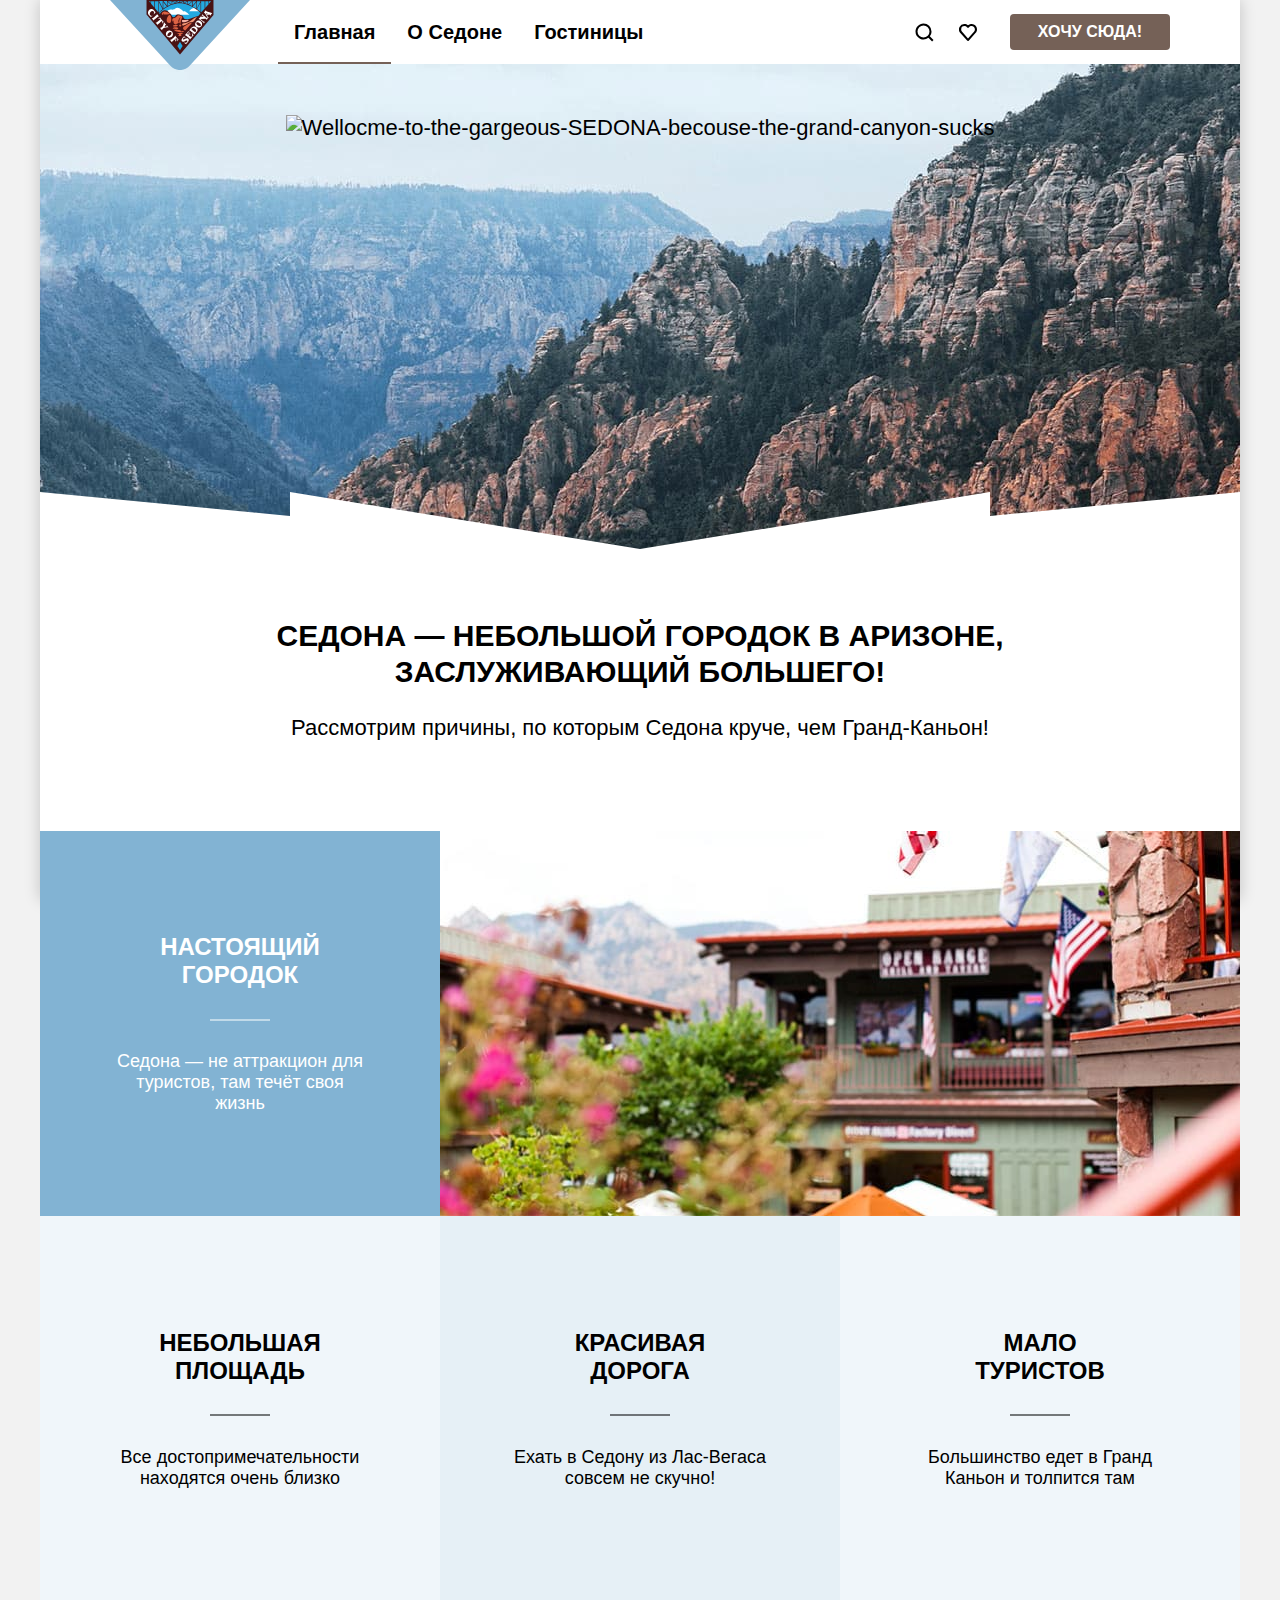
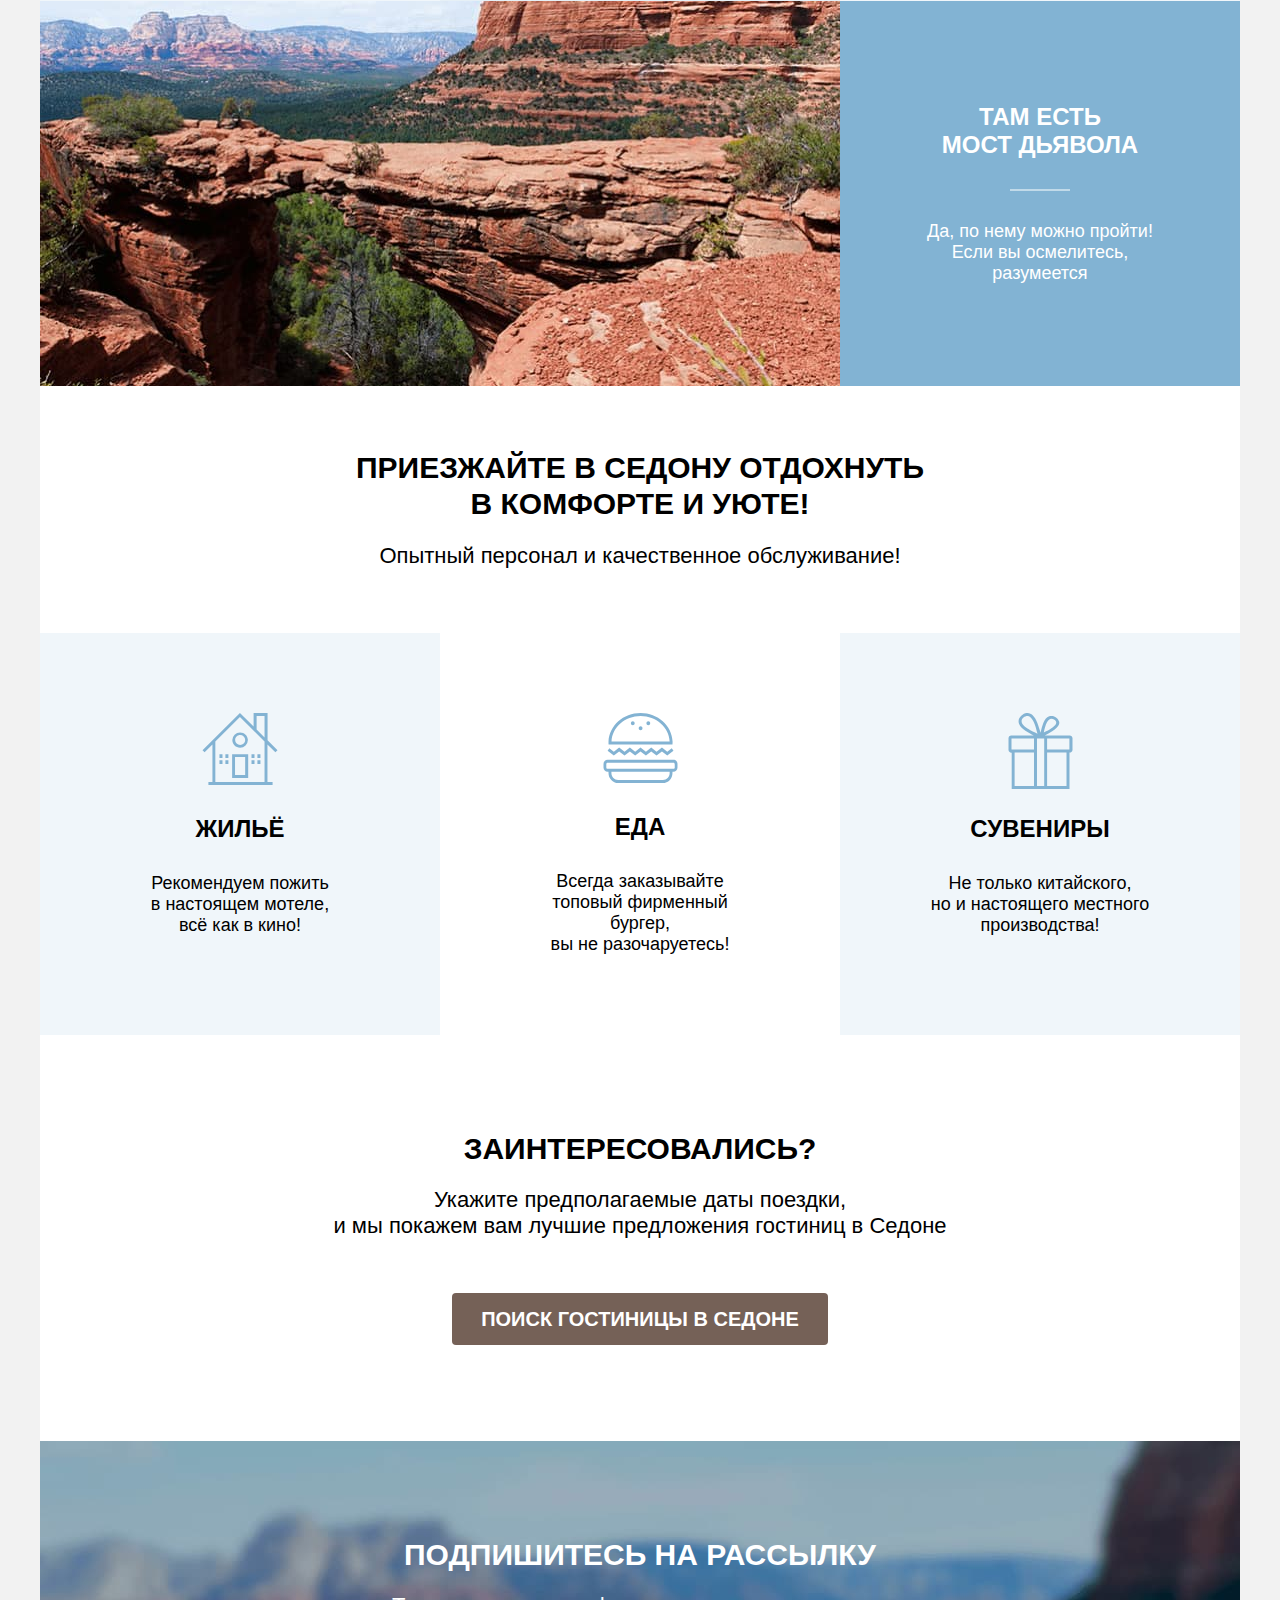
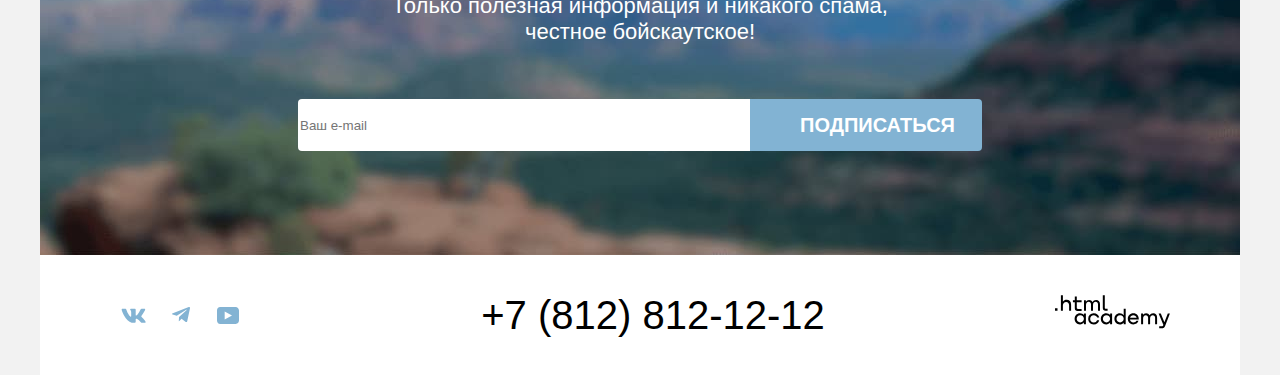
==== index.html @ 26e15749 "Добавлено изменение элементом при взаимодействии" ====
<!DOCTYPE html>
<html lang="ru">

  <head>
    <meta charset="utf-8">
    <meta name="viewport" content="width=device-width, initial-scale=1" />
    <title>HTML Academy: Седона</title>
    <link rel="stylesheet" href="styles/style.css">
  </head>

  <body>
    <div class="page-container">
      <header class="main-header">
        <a class="navigation-logo" href="index.html">
          <img class="page-header-logo" src="images/logo.svg" width="140" height="70" alt="логотип Sedona"
            aria-current="page">
        </a>
        <nav class="header-navigation">

          <ul class="header-navigation-list">
            <li class="header-navigation-item">
              <a class="header-navigation-link navigation-link-active" href="#">Главная</a>
            </li>
            <li class="header-navigation-item">
              <a class="header-navigation-link" href="#">О Седоне</a>
            </li>
            <li class="header-navigation-item">
              <a class="header-navigation-link" href="catalog.html">Гостиницы</a>
            </li>
          </ul>

          <ul class="navigation-user-menu">

            <li class="navigation-user-item navigation-search">
              <a class="navigation-user-link nav-link-icon-search" href="#">
                <span class="visually-hidden">Поиск.</span>
              </a>
            </li>

            <li class="navigation-user-item navigation-favorites">
              <a class="navigation-user-link nav-link-icon-favorites" href="#">
                <span class="visually-hidden">Избранное.</span>
              </a>
            </li>

            <li class="navigation-user-item navigation-registration">
              <input class="button navigation-user-registration" type="button" value="Хочу сюда!">
            </li>
          </ul>

        </nav>
      </header>

      <main class="main-index main-container">
        <div class="welcome-image-background">
          <h1 class="visually-hidden">Город Седона.</h1>
          <img class="main-wellcome-to-sedona-img" src="images/welcome-main.svg" width="458" height="352"
            alt="Wellocme-to-the-gargeous-SEDONA-becouse-the-grand-canyon-sucks">
        </div>


        <section class="main-advantages">
          <h2 class="visually-hidden">Преимущества.</h2>
          <span class="main-title title-uppercase">Седона — небольшой городок в Аризоне,<br>заслуживающий
            большего!</span>
          <p class="main-text main-text-transform">Рассмотрим причины, по которым Седона круче, чем Гранд-Каньон!</p>

          <ul class="advantages-list">
            <li class="advantages-item advantages-item-big">
              <div class="advantages-item-text-container">
                <span class="advantages-item-title pseudo-elements-light">Настоящий<br>городок</span>
                <p class="advantages-item-text"> Седона — не аттракцион для<br>туристов, там течёт своя<br>жизнь</p>
              </div>
              <img class="advantages-item-img" src="images/town.jpg" width='800' height='385' alt="вид на отель">
            </li>
            <li class="advantages-item">
              <div class="advantages-item-text-container">
                <span class="advantages-item-title pseudo-elements-dark">Небольшая<br>площадь</span>
                <p class="advantages-item-text">Все достопримечательности<br>находятся очень близко</p>
              </div>
            </li>
            <li class="advantages-item">
              <div class="advantages-item-text-container">
                <span class="advantages-item-title pseudo-elements-dark">Красивая<br>дорога</span>
                <p class="advantages-item-text">Ехать в Седону из Лас-Вегаса<br>совсем не скучно!</p>
              </div>
            </li>
            <li class="advantages-item">
              <div class="advantages-item-text-container">
                <span class="advantages-item-title pseudo-elements-dark">Мало<br>туристов</span>
                <p class="advantages-item-text">Большинство едет в Гранд<br>Каньон и толпится там</p>
              </div>
            </li>
            <li class="advantages-item advantages-item-big">
              <img class="advantages-item-img" src="images/devil's-bridge.jpg" width='800' height='385'
                alt="вид на каньон">
              <div class="advantages-item-text-container pseudo-elements-relative-dark">
                <span class="advantages-item-title pseudo-elements-light">Там есть<br>мост дьявола</span>
                <p class="advantages-item-text">Да, по нему можно пройти!<br>Если вы осмелитесь,<br>разумеется</p>
              </div>
            </li>
          </ul>
        </section>

        <section class="infrastructure">
          <h2 class="visually-hidden">Инфраструктура.</h2>
          <span class="main-title infrastructure-title">Приезжайте в Седону отдохнуть<br>в комфорте и уюте!</span>
          <p class="main-text infrastructure-text">Опытный персонал и качественное обслуживание!</p>
          <ul class="main-infrastructure-list">
            <li class="main-infrastructure-item infrastructure-item-color">
              <img class="main-infrastructure-img" src="images/advantages/advantage-housing.svg" width="76" height="72"
                alt="домик.">
              <span class="main-infrastructure-title">ЖИЛЬЁ</span>
              <p class="main-infrastructure-text">Рекомендуем пожить<br> в настоящем мотеле, <br> всё как в кино!</p>
            </li>
            <li class="main-infrastructure-item infrastructure-item-color">
              <img class="main-infrastructure-img" src="images/advantages/advantage-food.svg" width="75" height="70"
                alt="Гамбургер.">
              <span class="main-infrastructure-title">ЕДА</span>
              <p class="main-infrastructure-text">Всегда заказывайте<br>топовый фирменный бургер,<br> вы не
                разочаруетесь!</p>
            </li>
            <li class="main-infrastructure-item infrastructure-item-color">
              <img class="main-infrastructure-img infrastructure-img-surprise"
                src="images/advantages/advantage-surprise.svg" width="65" height="76" alt="Подарочная коробка.">
              <span class="main-infrastructure-title">СУВЕНИРЫ</span>
              <p class="main-infrastructure-text">Не только китайского,<br> но и настоящего местного производства!</p>
            </li>
          </ul>
        </section>

        <section class="main-hotel-search">
          <h2 class="visually-hidden">Найти гостинницу.</h2>
          <span class="main-title search-hotel-title">ЗАИНТЕРЕСОВАЛИСЬ?</span>
          <p class="main-text search-hotel-text">Укажите предполагаемые даты поездки,<br>и мы покажем вам лучшие
            предложения гостиниц в Седоне</p>
          <button class="button search-hotel">ПОИСК ГОСТИНИЦЫ В СЕДОНЕ</button>
        </section>

        <section class="main-newsletter">
          <h2 class="main-title newsletter-title">ПОДПИШИТЕСЬ НА РАССЫЛКУ</h2>
          <p class="main-text newsletter-text">Только полезная информация и никакого спама,<br>честное бойскаутское!</p>
          <form class="newsletter-form newsletter-form-inner" action="https://echo.htmlacademy.ru" method="get">
            <input class="newsletter-input" type="text" placeholder="Ваш e-mail">
            <input class="newsletter-submit" type="submit" value="ПОДПИСАТЬСЯ">
          </form>
        </section>

      </main>

      <footer class="main-footer">
        <ul class="social-media-list">
          <li class="social-media-item">
            <span class="visually-hidden">вконтакте.</span>
            <a class="social-media-link media-vk" href="https://vk.com/htmlacademy">
              <svg class="social-media-svg" focusable="false" aria-hidden="true" xmlns="http://www.w3.org/2000/svg" width="25" height="15" fill="none" viewBox="0 0 25 15">
                <path fill="#83B3D3" fill-rule="evenodd" d="M24.12 1.8c.16-.54 0-.94-.8-.94H20.7c-.67 0-.98.34-1.15.73 0 0-1.33 3.2-3.22 5.27-.61.6-.9.8-1.23.8-.16 0-.41-.2-.41-.75v-5.1c0-.66-.19-.95-.74-.95H9.82c-.42 0-.67.3-.67.59 0 .62.95.76 1.04 2.51v3.8c0 .83-.15.98-.48.98-.9 0-3.06-3.2-4.34-6.88-.25-.72-.5-1-1.18-1H1.57c-.75 0-.9.34-.9.73 0 .68.89 4.07 4.14 8.55 2.17 3.06 5.23 4.72 8 4.72 1.68 0 1.88-.37 1.88-1v-2.32c0-.74.16-.88.7-.88.38 0 1.05.19 2.6 1.66 1.79 1.75 2.08 2.54 3.08 2.54h2.63c.75 0 1.12-.37.9-1.1-.23-.72-1.08-1.77-2.2-3.02-.62-.71-1.54-1.48-1.82-1.86-.39-.5-.28-.71 0-1.15 0 0 3.2-4.42 3.54-5.93Z" clip-rule="evenodd"/>
              </svg>
            </a>
          </li>
          <li class="social-media-item">
            <span class="visually-hidden">телеграм.</span>
            <a class="social-media-link media-telegram" href="https://t.me/htmlacademy ">
              <svg class="social-media-svg" focusable="false" aria-hidden="true" xmlns="http://www.w3.org/2000/svg" width="18" height="16" fill="none" viewBox="0 0 18 16">
                <path fill="#83B3D3" d="M16.79.1.84 6.25c-1.09.43-1.08 1.04-.2 1.31l4.1 1.28 9.47-5.98c.44-.27.85-.12.52.18L7.05 9.96l-.28 4.22c.41 0 .6-.19.83-.41l1.99-1.93 4.13 3.05c.77.42 1.31.2 1.5-.7l2.72-12.8c.28-1.12-.43-1.62-1.16-1.3Z"/>
              </svg>
            </a>
          </li>
          <li class="social-media-item">
            <span class="visually-hidden">youtube.</span>
            <a class="social-media-link media-youtube" href="https://www.youtube.com/user/htmlacademyru">
              <svg class="social-media-svg" focusable="false" aria-hidden="true" xmlns="http://www.w3.org/2000/svg" width="22" height="17" fill="none" viewBox="0 0 22 17">
                <path fill="#83B3D3" d="M18.6 0H3.18C1.31 0 0 1.6 0 3.4v10.1C0 15.4 1.31 17 3.17 17h15.66c1.64 0 3.17-1.6 3.17-3.4V3.4C21.78 1.6 20.47 0 18.6 0ZM7.67 12.54V4.46L15 8.5l-7.33 4.04Z"/>
              </svg>
            </a>
          </li>
        </ul>
        <a class="footer-contact-tel" href="tel:+78128121212">+7 (812) 812-12-12</a>
        <a class="footer-contact-link" href="https://htmlacademy.ru/">
          <svg class="footer-contact-link-svg" focusable="false" aria-hidden="true" xmlns="http://www.w3.org/2000/svg" width="115" height="34" fill="none" viewBox="0 0 115 34">
            <path fill="#000" d="M0 13.26v2.6h2.5v-2.6H0ZM11.6 4.86c-1.6 0-2.8.7-3.6 1.7h-.1V.36h-2v15.5h2v-5.3c0-2.1 1.3-3.6 3.3-3.6 1.8 0 2.9 1.4 2.9 3.2v5.7h2v-6.1c.1-3-1.8-4.9-4.5-4.9ZM26.6 5.16h-4.8v-3.7h-2v3.8h-1.9v2h1.9v6c0 1.7 1 2.7 2.7 2.7h4.1v-2h-3.7c-.7 0-1.1-.4-1.1-1.1v-5.7h4.8v-2ZM41.1 4.96c-1.6 0-2.9.8-3.5 2.1h-.1c-.6-1.2-1.8-2.1-3.4-2.1-1.4 0-2.5.8-3.1 1.8h-.1v-1.6H29v10.6h2v-5.4c0-2 1-3.5 2.6-3.5 1.5 0 2.4 1 2.4 2.6v6.3h2v-5.6c0-2.4 1.4-3.3 2.6-3.3 1.5 0 2.4 1 2.4 2.6v6.3h2v-6.5c.1-2.5-1.4-4.3-3.9-4.3ZM47.8 13.06c0 1.7 1 2.7 2.8 2.7h2v-2h-1.7c-.7 0-1.1-.4-1.1-1.1V.36h-2v12.7ZM28.9 20.06c-.9-1.1-2.2-1.8-3.9-1.8-3.1 0-5.4 2.3-5.4 5.6s2.3 5.6 5.4 5.6c1.8 0 3-.8 3.8-1.9h.1v1.6h2v-10.6h-2v1.5Zm-3.6 7.4c-2.2 0-3.6-1.6-3.6-3.6s1.4-3.6 3.6-3.6 3.6 1.6 3.6 3.6c0 1.9-1.4 3.6-3.6 3.6ZM44.2 22.36c-.5-2.4-2.6-4.1-5.4-4.1a5.4 5.4 0 0 0-5.6 5.6c0 3.1 2.2 5.6 5.6 5.6 2.8 0 4.9-1.8 5.4-4.2h-2.1a3.4 3.4 0 0 1-3.3 2.3c-2.2 0-3.6-1.6-3.6-3.6s1.4-3.6 3.6-3.6c1.6 0 2.8 1 3.3 2.2h2.1v-.2ZM55.1 20.06c-.9-1.1-2.2-1.8-3.9-1.8-3.1 0-5.4 2.3-5.4 5.6s2.3 5.6 5.4 5.6c1.8 0 3-.8 3.8-1.9h.1v1.6h2v-10.6h-2v1.5Zm-3.6 7.4c-2.2 0-3.6-1.6-3.6-3.6s1.4-3.6 3.6-3.6 3.6 1.6 3.6 3.6c0 1.9-1.5 3.6-3.6 3.6ZM68.7 20.16c-.9-1.1-2.2-1.9-3.9-1.9-3.1 0-5.4 2.3-5.4 5.6s2.2 5.6 5.4 5.6c1.7 0 3-.8 3.8-1.8h.1v1.5h2v-15.4h-2v6.4Zm-3.6 7.3c-2.2 0-3.6-1.6-3.6-3.6s1.4-3.6 3.6-3.6 3.6 1.6 3.6 3.6c-.1 2-1.5 3.6-3.6 3.6ZM78.3 18.26c-3.3 0-5.5 2.5-5.5 5.6 0 3 2.1 5.6 5.5 5.6 2.5 0 4.5-1.3 5.2-3.6h-2.1c-.5 1-1.6 1.6-3 1.6-1.9 0-3.3-1.3-3.4-2.9h8.8c.2-3.6-2-6.3-5.5-6.3Zm0 1.9c1.7 0 3 1 3.3 2.6h-6.5c.3-1.5 1.5-2.6 3.2-2.6ZM98.2 18.26c-1.6 0-2.9.8-3.6 2h-.1c-.6-1.2-1.8-2-3.4-2-1.4 0-2.5.7-3.1 1.8v-1.5h-1.9v10.6h2v-5.4c0-2 1-3.4 2.6-3.5 1.5 0 2.4 1 2.4 2.6v6.3h2v-5.6c0-2.4 1.4-3.3 2.6-3.3 1.5 0 2.4 1 2.4 2.6v6.3h2v-6.5c.1-2.6-1.4-4.4-3.9-4.4ZM109.4 27.36l-3.6-8.9h-2.2l4.8 11.6c-.3.9-.7 1.2-1.7 1.2h-2.5v2h2.5c1.8 0 2.8-.8 3.5-2.6l4.7-12.2h-2.1l-3.4 8.9Z"/>
          </svg>
        </a>
      </footer>
    </div>
  </body>

</html>
---- styles/style.css ----
@font-face {
  font-family: "PT Sans";
  src: url("../fonts/ptsans-400.woff2");
  font-style: normal;
  font-weight: 400;
  font-display: swap;
}

@font-face {
  font-family: "PT Sans";
  src: url("../fonts/ptsans-700.woff2");
  font-style: normal;
  font-weight: 700;
  font-display: swap;
}

html {
  height: 100%;
}

body {
  font-family: 'PT Sans', sans-serif;
  font-size: 22px;
  min-height: 100vh;
  line-height: 26px;
  color: #000000;
  font-weight: 400;
  margin: 0;
  background-color: #F2F2F2;
  height: 100%;
  display: flex;
  flex-direction: column;
}

.page-container {
  width: 1200px;
  margin: 0 auto;
  display: flex;
  flex-direction: column;
  min-height: 100%;
  background-color: #ffffff;
  box-shadow:0 0 15px #00000033;
}

.main-container {
  flex-grow: 1;
}

.catalog-container {
  flex-grow: 1;
}

.button {
  font-family: "PT Sans", sans-serif;
  text-align: center;
  background-color: #756157;
  text-transform: uppercase;
  color: #ffffff;
}

.main-header {
  background: #ffffff;
  color: #000000;
  display: flex;
  flex-direction: row;
  min-height: 64px;
}

.header-navigation {
  display: flex;
  justify-content: space-between;
  flex-grow: 1;
  gap: 30px;
}

.navigation-logo {
  margin-right: 28px;
  margin-left: 70px;
}

.page-header-logo {
  position: relative;
}

.navigation-user-menu {
  display: flex;
  align-items: center;
  flex-wrap: wrap;
}

.navigation-user-link {
  min-width: 44px;
  padding: 22px;
}

.nav-link-icon-search {
  background-image: url(/images/Search.svg);
  background-repeat: no-repeat;
  background-position: center;
}

.nav-link-icon-favorites {
  background-image: url(/images/favorites.svg);
  background-repeat: no-repeat;
  background-position: center;
}

.header-navigation-list {
  display: flex;
  align-items: center;
  flex-wrap: wrap;
  flex-grow: 1;
}

.header-navigation-link {
  display: block;
  padding: 20px 16px;
  font-weight: 700;
}

.navigation-link-active {
  box-shadow: inset 0 -2px 0 0 #756157;
}

.navigation-user-svg {
  margin: auto 0;
}

.navigation-favorites {
  margin-right: 20px;
}

.navigation-registration {
  margin-right: 70px;
}

.navigation-user-registration {
  box-sizing: border-box;
  border-radius: 4px;
  min-width: 160px;
  height: 36px;
  border: 0;
}

.main-wellcome-to-sedona-img {
  margin-top: 51px;
}

.main-advantages {
  background-color: #ffffff;
  padding-top: 69px;
}

.main-header a {
  color: #000000;
  text-transform: capitalize;
  text-decoration: none;
  font-size: 20px;
  line-height: 24px;
}

.navigation-user-registration {
  font-weight: 700;
  font-size: 16px;
  line-height: 20px;
}

.main-index {
  text-align: center;
}

.main-title {
  font-weight: 700;
  font-size: 30px;
  line-height: 36px;
  margin-bottom: 25px;
}

.title-uppercase {
  text-transform: uppercase;
  display: block;
  margin-bottom: 25px;
}

.main-text {
  font-size: 22px;
  line-height: 26px;
}

.main-text-transform {
  margin: 0;
  margin-bottom: 90px;
}

.advantages-list {
  display: grid;
  grid-template-columns: repeat(3,1fr);
}

.advantages-item {
  min-height: 385px;
  flex-grow: 1;
  position: relative;
}

.advantages-item-big {
  grid-column: 1/4;
  display: flex;
  background-color: #82B3D3;
  color: #ffffff;
}

.advantages-item-text-container {
  display: flex;
  flex-wrap: wrap;
  flex-direction: column;
  justify-content: center;
  align-content: center;
  width: 400px;
  min-height: 385px;
  box-sizing: border-box;
}

.advantages-item-title {
  font-weight: 700;
  font-size: 24px;
  line-height: 28px;
  margin-bottom: 62px;
  text-transform: uppercase;
}

.pseudo-elements-light::after {
  content: '';
  border: 1px solid #FFFFFF4D;
  background-color: #FFFFFF4D;
  box-sizing: border-box;
  position: absolute;
  left: 170px;
  top: 188px;
  width: 60px;
  height: 2px;
}

.pseudo-elements-relative-dark {
  position: relative;
}

.pseudo-elements-dark::after {
  content: '';
  border: 1px solid #0000004D;
  background-color: #0000004D;
  box-sizing: border-box;
  position: absolute;
  left: 170px;
  top: 198px;
  width: 60px;
  height: 2px;
}

.advantages-item:first-child,
.advantages-item:last-child {
  background-color: #82B3D3;
  color: #ffffff;
}

.advantages-item:nth-child(2),
.advantages-item:nth-child(4) {
  background-color: #83B3D31F;
}

.advantages-item:nth-child(3) {
  background-color: #83B3D333;
}

.advantages-item-text {
  font-size: 18px;
  line-height: 21px;
  margin: 0;
}

.infrastructure {
  background-color: #ffffff;
  padding-top: 64px;
}

.main-infrastructure-list {
  display: flex;
  flex-wrap: wrap;
}

.main-infrastructure-item {
  padding: 80px 85px;
  display: flex;
  flex-direction: column;
  align-items: center;
  min-height: 385px;
  width: 400px;
  box-sizing: border-box;
  flex-grow: 1;
}

.infrastructure-item-color:nth-child(2n+1) {
  background-color: #83B3D31F;
}

.main-infrastructure-img {
  margin-bottom: 30px;
}

.infrastructure-img-surprise {
  margin-bottom: 26px;
}

.main-infrastructure-title {
  font-weight: 700;
  font-size: 24px;
  line-height: 28px;
  margin-bottom: 30px;
}

.infrastructure-title {
  text-transform: uppercase;
  margin-bottom: 21px;
  display: block;
}

.infrastructure-text {
  margin-top: 0;
  margin-bottom: 64px;
}

.main-infrastructure-text {
  font-size: 18px;
  line-height: 21px;
  margin: 0;
}

.main-infrastructure-list:nth-child(1),
.main-infrastructure-list:nth-child(3) {
  background-color: #83B3D31F;
}

.main-hotel-search {
  background-color: #ffffff;
  padding: 96px 0;
}

.search-hotel {
  font-weight: 700;
  font-size: 20px;
  line-height: 36px;
  border-radius: 4px;
  border: 0;
  width: 376px;
  height: 52px;
}

.search-hotel-title {
  margin-bottom: 20px;
  display: block;
}

.search-hotel-text {
  margin-bottom: 54px;
  margin-top: 0;
}

.newsletter-title,
.newsletter-text {
  color: #ffffff;
  width: 684px;
  margin: 0 auto;
  margin-top: 0;
}

.newsletter-title {
  margin-bottom: 20px;
}

.footer-contact-tel {
  font-size: 40px;
  line-height: 40px;
  color: #000000;
  text-decoration: none;
}

.footer-contact-tel:hover {
  color: #756157;
}

.footer-contact-tel:focus {
  color: #756157;
  outline: none;
}

.footer-contact-tel:focus:not(:focus-visible){
  outline: none;
}

.footer-contact-tel:focus-visible {
  color: #756157;
}

.footer-contact-tel:active {
  color: #7561574D;
}

.welcome-image-background {
  background-image: url('../images/substrate.svg'), url("../images/index-background.jpg");
  background-size: 100% auto, cover;
  background-repeat: no-repeat;
  background-position: left bottom, left top;
  background-color: #82B3D3;
  min-height: 485px;
}

.main-newsletter {
  background-image: url("../images/subscribe-background.jpg");
  background-size: 100% auto;
  background-repeat: no-repeat;
  padding-top: 96px;
}

.newsletter-form {
  display: flex;
  justify-content: center;
  margin-bottom: 104px;
}

.newsletter-text {
  margin-bottom: 54px;
}

.newsletter-input {
  width: 452px;
  height: 52px;
  box-sizing: border-box;
  border: 0;
  border-radius: 4px 0 0 4px;
}

.newsletter-submit {
  font-family: 'PT Sans', sans-serif;
  font-weight: 700;
  font-size: 20px;
  line-height: 36px;
  color: #ffffff;
  background-color: #82B3D3;
  border-radius: 0 4px 4px 0;
  width: 232px;
  height: 52px;
  border: 0;
  padding-left: 50px;
  padding-right: 50px;
  box-sizing: border-box;
}

.background-image-filter {
  background-image: url("../images/filter-background.jpg");
  background-size: 100% auto;
  background-repeat: no-repeat;
  color: #ffffff;
  background-color: #756157;
}

.inner-header-title {
  font-weight: 700;
  font-size: 60px;
  line-height: 78px;
}

.breadcrumbs-link {
  font-size: 16px;
  line-height: 21px;
}

.breadcrumbs-item a {
  text-decoration: none;
  color: #ffffff;
}

.control {
  font-size: 18px;
  line-height: 23px;
}

.hotels-navigationquantity {
  font-size: 30px;
  font-weight: 700;
  line-height: 36px;
}

.select-control {
  font-size: 18px;
  line-height: 21px;
  border: 2px solid #E5E5E5;
}

.select-control:hover {
  border: 2px solid #68A2CA;
}

.select-control:focus {
  border: 2px solid #68A2CA;
  outline: none;
}

.select-control:focus:not(:focus-visible){
  outline: none;
  border: 2px solid #68A2CA;
}

.select-control:focus-visible {
  border: 2px solid #68A2CA;
}

.select-control:active {
  border: 2px solid #0000004D;
  color: #0000004D;
}

.products-card-title {
  font-size: 24px;
  line-height: 28px;
  font-weight: 700;
  margin: 0;
}

.products-card-link {
  text-decoration: none;
  color: #000000;
  display: block;
  grid-column: 1/3;
}

.products-card-link-img {
  height: 212px;
  grid-column: 1/3;
}

.products-card-type-hostel {
  font-weight: 400;
  font-size: 18px;
  line-height: 21px;
  margin: 0;
}

.products-card-price {
  margin: 0;
  font-weight: 400;
  font-size: 18px;
  line-height: 21px;
  margin-left: auto;
}

.card-buttons-item {
  min-width: 140px;
  min-height: 36px;
  display: flex;
  justify-content: center;
  align-content: center;
  flex-wrap: wrap;
}

.products-card-link-buttons,
.products-card-favorites {
  color: #ffffff;
  font-weight: 700;
  font-size: 16px;
  line-height: 20px;
  padding: 0;
}

.products-card-link-buttons {
  text-decoration: none;
  background-color: #756157;
  border-radius: 4px;
}

.products-card-favorites {
  background-color: #82B3D3;
  border-radius: 4px;
  border: 0;
  font-family: 'PT Sans', sans-serif;
}

.products-card-favorites-active {
  background-color: #7DB54F;
}

.products-card-rating {
  background-color: #F2F2F2;
  border-radius: 4px;
  font-weight: 400;
  font-size: 16px;
  line-height: 20px;
}

.catalog-pagination-link {
  text-decoration: none;
  color: #ffffff;
}

.catalog-pagination-list,
.catalog-filter-list,
.catalog-products-list,
.breadcrumbs,
.header-navigation-list,
.navigation-user-menu,
.advantages-list,
.main-infrastructure-list,
.social-media-list {
  list-style-type: none;
  padding-left: 0;
  margin: 0;
}

.breadcrumbs {
  display: flex;
  margin-bottom: 40px;
}

.pagiation-link-active {
  color: #000000;
}

.main-footer {
  display: flex;
  justify-content: space-between;
  flex-wrap: wrap;
  align-content: center;
  min-height: 120px;
  padding: 0 70px;
  background-color: #ffffff;
}

.social-media-list {
  display: flex;
  align-items: center;
}

.social-media-link {
  width: 47px;
  height: 40px;
  display: flex;
  align-items: center;
  justify-content: center;
}

.social-media-link:hover path {
  fill: #68A2CA;
}

.social-media-link:focus path {
  fill: #68A2CA;
  outline: none;
}

.social-media-link:focus:not(:focus-visible) path {
  outline: none;
}

.social-media-link:focus-visible{
  fill: #68A2CA;
  outline: none;
}

.social-media-link:active path {
  fill: #68A2CA4D;
}

.footer-contact-link-svg path{
  fill: #000000;
}

.footer-contact-link-svg:hover path {
  fill: #756157;
}

.footer-contact-link-svg:focus path {
  fill: #756157;
  outline: none;
}

.footer-contact-link-svg:focus:not(:focus-visible) path {
  outline: none;
}

.footer-contact-link-svg:focus-visible {
  fill: #756157;
  outline: none;
}

.footer-contact-link-svg:active path {
  fill: #7561574D;
}

.catalog-title {
  margin: 0;
  margin-bottom: 2px;
}

.filter-container {
  width: 1060px;
  padding: 35px 70px 70px 70px;
}

.catalog-filter-title {
  font-size: 20px;
  line-height: 24px;
  font-weight: 700;
  margin-bottom: 32px;
  padding: 0;
}

.button-filter {
  font-size: 16px;
  line-height: 20px;
  font-weight: 700;
  color: #ffffff;
}

.catalog-filter-submit {
  background-color: #82B3D3;
  margin-bottom: 32px;
}

.catalog-filter-reset {
  background-color: #ffffff00;
}

.catalog-filter-form {
  display: flex;
  flex-direction: row;
}

.catalog-filter-group {
  padding: 0;
  display: flex;
  flex-direction: column;
  border: 0 none;
  margin-left: 0;
}

.filter-infrastructure {
  margin-right: 70px;
  width: 150px;
}

.filter-type-of-house {
  width: 150px;
  margin-right: 140px;
}

.filter-price {
  width: 288px;
}

.catalog-range {
  width: 160px;
  margin-right: 70px;
}

.catalog-inputs-range {
  display: flex;
}

.catalog-range-input {
  width: 143px;
  height: 48px;
  border: 0;
}

.catalog-range-price {
  margin-top: auto;
}

.range-price {
  width: 288px;
}

.price-start {
  border-radius: 4px 0 0 4px;
  margin-right: 2px;
}

.price-end {
  border-radius: 0 4px 4px 0;
}

.filter-list-button {
  justify-content: flex-end;
}

.button-filter {
  width: 191px;
  border-radius: 4px;
  height: 36px;
  padding: 0;
  border: 0;
}

.control-input {
  margin: 0;
}

.catalog-filter-item:not(:last-child) {
  margin-bottom: 16px;
}

.catalog-products-container {
  padding-left: 70px;
  padding-right: 70px;
  padding-top: 50px;
  background-color: #ffffff;
}

.catalog-header-hotels {
  display: flex;
  justify-content: space-between;
  padding-bottom: 40px;
}

.select-control {
  width: 292px;
  border-radius: 4px;
  border: 2px solid #E5E5E5;
  padding-left: 14px;
  box-sizing: border-box;
}

.select-control-cheap,
.select-control-expensive {
  padding: 0;
}

.hotels-navigationquantity {
  margin-right: 200px;
}

.catalog-card-variant {
  width: 48px;
  min-height: 48px;
  background-color: white;
  border: 2px solid #E5E5E5;
  border-radius: 4px;
}

.catalog-card-variant:hover {
  border: 2px solid black;
}

.catalog-card-variant:focus {
  border: 2px solid #68A2CA;
  outline: none;
}

.catalog-card-variant:focus:not(:focus-visible) {
  outline: none;
}

.catalog-card-variant:focus-visible {
  border: 2px solid #68A2CA;
  outline: none;
}

.catalog-card-variant:active {
  border: 2px solid black;
}

.catalog-products-list {
  display: grid;
  grid-template-columns: repeat(3, 1fr);
  margin-bottom: 80px;
  gap: 20px;
}

.catalog-products-card {
  display: grid;
  grid-template-columns: repeat(2, 1fr);
  border-radius: 4px;
  column-gap: 20px;
  row-gap: 16px;
  padding: 20px;
  box-shadow: 0 0 0 1px #e6e6e6;
}

.catalog-pagination {
  padding-bottom: 60px;
  position: relative;
}

.catalog-pagination-list::before {
  content: '';
  position: absolute;
  width: 1060px;
  height: 1px;
  box-sizing: border-box;
  border: 1px solid #e6e6e6;
  top: -40px;
}

.catalog-pagination-list {
  display: flex;
  gap: 8px;
  flex-wrap: wrap;
}

.catalog-pagination-link {
  display: flex;
  align-content: center;
  justify-content: center;
  flex-wrap: wrap;
  min-width: 60px;
  min-height: 60px;
  background-color: #82B3D3;
  border-radius: 4px;
  padding: 10px;
  box-sizing: border-box;
}

.pagination-link-active {
  display: flex;
  align-content: center;
  justify-content: center;
  flex-wrap: wrap;
  min-width: 60px;
  min-height: 60px;
  background-color: #F2F2F2;
  border-radius: 4px;
  padding: 10px;
  box-sizing: border-box;
  text-decoration: none;
  cursor: default;
}

.catalog-pagination-link:hover {
  background-color: #68A2CA;
}

.catalog-pagination-link:focus {
  background-color: #68A2CA;
  outline: none;
}

.catalog-pagination-link:focus:not(:focus-visible) {
  outline: none;
}

.catalog-pagination-link:focus-visible {
  background-color: #68A2CA;
  outline: none;
}

.catalog-pagination-link:active {
  background-color: #68A2CA;
}

.catalog-pagination-link:active {
  color: #FFFFFF4D;
}

.pagiation-link-active:hover {
  background-color: #F2F2F2;
}

.pagiation-link-active:focus {
  background-color: #F2F2F2;
  outline: none;
}

.pagiation-link-active:focus:not(:focus-visible) {
  outline: none;
}

.pagiation-link-active:focus-visible {
  background-color: #F2F2F2;
  outline: none;
}

.pagiation-link-active:active {
  background-color: #F2F2F2;
}

.pagiation-link-active:active {
  color: #000000;
}

.catalog-pagination-item-ellipses {
  display: flex;
  align-content: center;
  justify-content: center;
  flex-wrap: wrap;
  min-width: 60px;
  min-height: 60px;
  background-color: #ffffff;
  border-radius: 4px;
}

.catalog-pagination-item:last-child {
  margin-right: 0;
}

.pagination-link-active {
  color: #000000;
  background-color: #F2F2F2;
}

.catalog-pagination-item-ellipses {
  background-color: #f2f2f200;
}

.catalog-newsletter {
  display: flex;
  flex-direction: column;
  background-color: #ffffff;
  text-align: center;
  padding-top: 96px;
  padding-bottom: 0;
  box-sizing: border-box;
}

.newsletter-input-catalog {
  background-color: #F2F2F2;
}

.newsletter-title-catalog {
  margin-top: 0;
  margin: 0 auto;
  width: 684px;
  margin-bottom: 20px;
}

.newsletter-text-catalog {
  margin-top: 0;
  margin: 0 auto;
  width: 684px;
  margin-bottom: 54px;
}

.newsletter-form-inner {
  padding-bottom: 104px;
  margin-bottom: 0;
}

.breadcrumbs-item:not(:last-child) {
  margin-right: 10px;
}

.breadcrumbs-icon-house {
  background-image: url(../images/house.svg);
  background-repeat: no-repeat;
  background-position: center;
  min-width: 13px;
  padding: 0 6px;
}

.breadcrumbs-icon-arrow {
  background-image: url("../images/arrow.svg");
  background-repeat: no-repeat;
  background-position: center 12px;
  padding: 0 6px;
  min-width: 8px;
}

.visually-hidden {
  position: absolute;
  width: 1px;
  height: 1px;
  margin: -1px;
  padding: 0;
  border: 0;
  clip: rect(0 0 0 0);
  overflow: hidden;
}
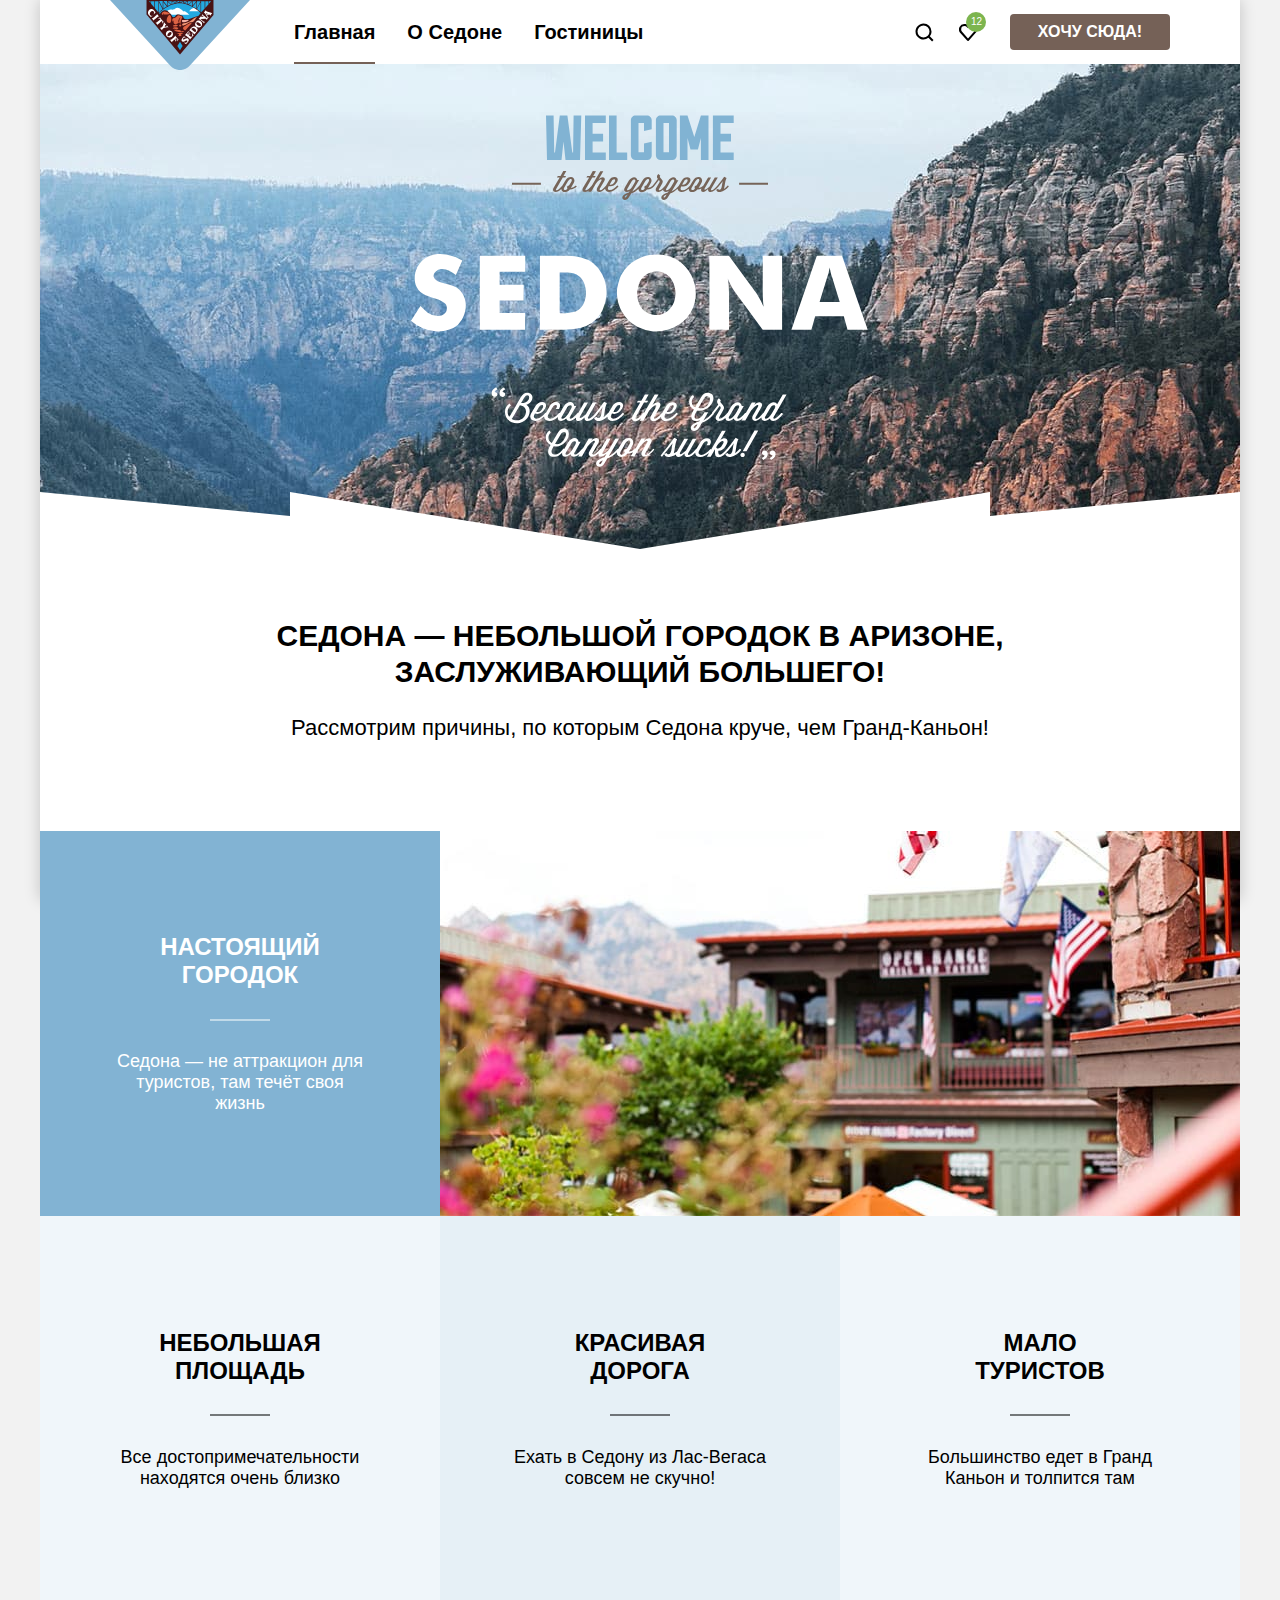
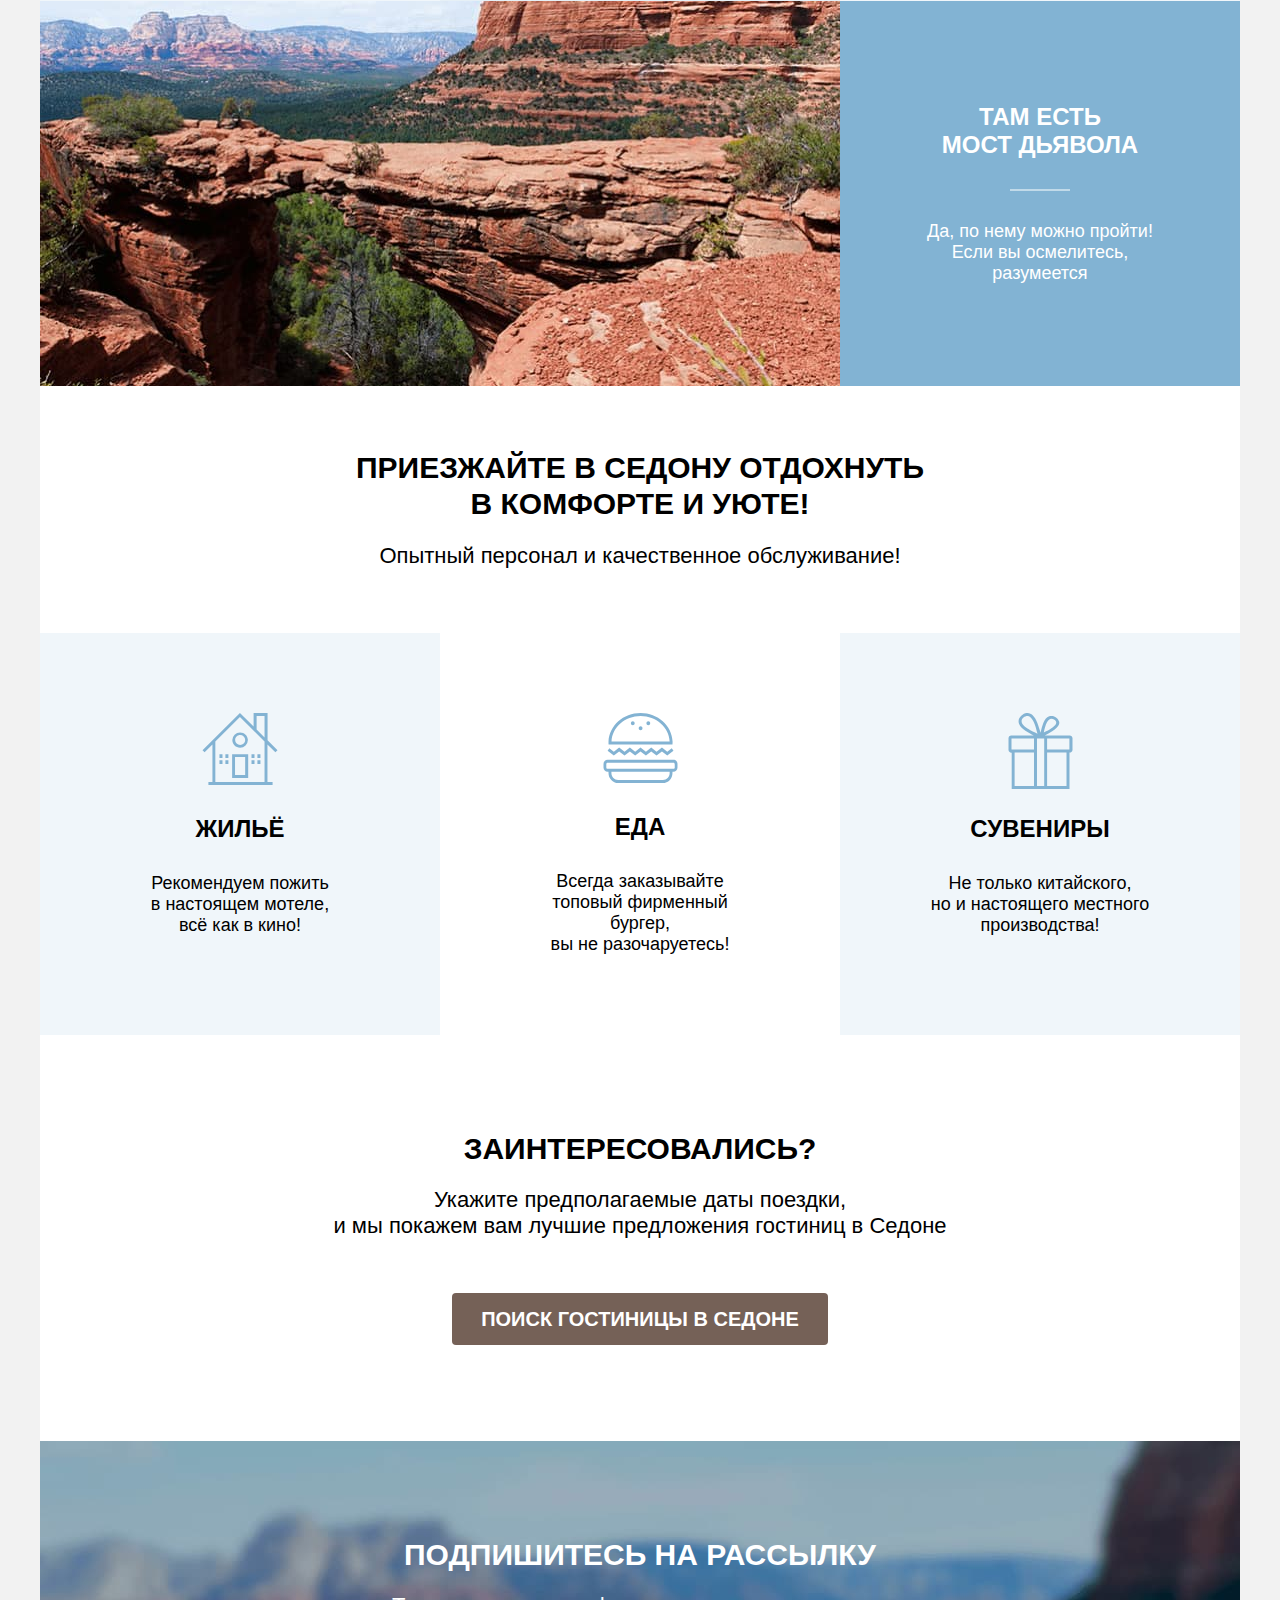
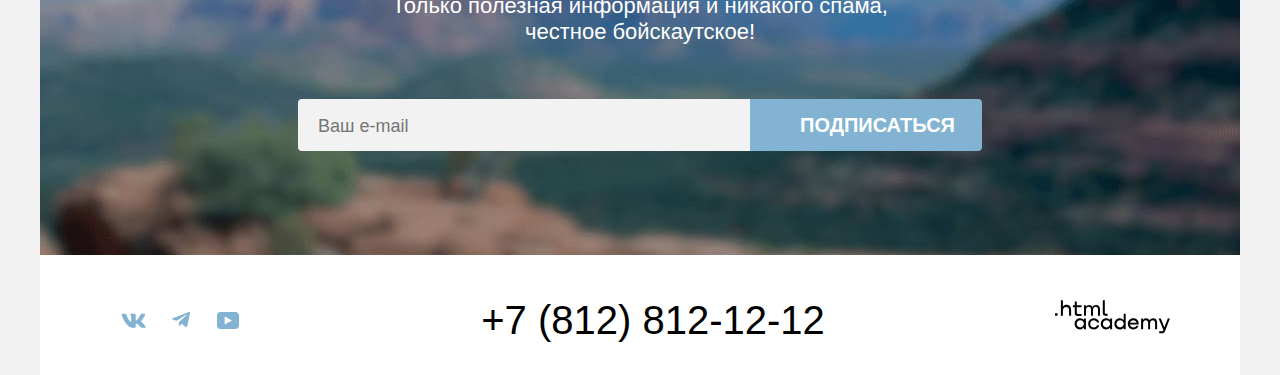
==== commit 49c93cee: "Merge pull request #1 from AleksandrEV/master" ====
--- a/index.html
+++ b/index.html
@@ -32,13 +32,14 @@
           <ul class="navigation-user-menu">
 
             <li class="navigation-user-item navigation-search">
-              <a class="navigation-user-link nav-link-icon-search" href="#">
+              <a class="navigation-user-link nav-link-icon-search" href="modal.html">
                 <span class="visually-hidden">Поиск.</span>
               </a>
             </li>
 
             <li class="navigation-user-item navigation-favorites">
               <a class="navigation-user-link nav-link-icon-favorites" href="#">
+                <span class="favorites-counter">12</span>
                 <span class="visually-hidden">Избранное.</span>
               </a>
             </li>
@@ -134,14 +135,14 @@
           <span class="main-title search-hotel-title">ЗАИНТЕРЕСОВАЛИСЬ?</span>
           <p class="main-text search-hotel-text">Укажите предполагаемые даты поездки,<br>и мы покажем вам лучшие
             предложения гостиниц в Седоне</p>
-          <button class="button search-hotel">ПОИСК ГОСТИНИЦЫ В СЕДОНЕ</button>
+          <a href="modal.html" class="search-hotel-link">ПОИСК ГОСТИНИЦЫ В СЕДОНЕ</a>
         </section>
 
         <section class="main-newsletter">
           <h2 class="main-title newsletter-title">ПОДПИШИТЕСЬ НА РАССЫЛКУ</h2>
           <p class="main-text newsletter-text">Только полезная информация и никакого спама,<br>честное бойскаутское!</p>
           <form class="newsletter-form newsletter-form-inner" action="https://echo.htmlacademy.ru" method="get">
-            <input class="newsletter-input" type="text" placeholder="Ваш e-mail">
+            <input class="newsletter-input" type="text" placeholder="Ваш e-mail" required name="e-mail:">
             <input class="newsletter-submit" type="submit" value="ПОДПИСАТЬСЯ">
           </form>
         </section>
@@ -182,6 +183,85 @@
           </svg>
         </a>
       </footer>
+      <div class="modal-container modal-window-close">
+        <div class="modal modal-auth">
+          <h3 class="modal-title">Поиск гостиницы в Седоне</h3>
+          <button type="button" class="modal-close">
+            <svg class="modal-close-svg" width="14" height="14" viewBox="0 0 14 14" fill="none" xmlns="http://www.w3.org/2000/svg">
+              <path d="M14 1.29231L12.7077 0L7 5.70769L1.29231 0L0 1.29231L5.70769 7L0 12.7077L1.29231 14L7 8.29231L12.7077 14L14 12.7077L8.29231 7L14 1.29231Z" fill="black"/>
+              </svg>
+            <span class="visually-hidden">Закрыть.</span>
+          </button>
+
+          <form class="modal-form" action="https://echo.htmlacademy.ru/" method="post">
+            <ul class="modal-form-list">
+
+              <li class="modal-form-item">
+                <label class="modal-label-arrival" for="arrival-date">
+                  Дата Заезда:
+                </label>
+                <input class="modal-inpit-date modal-arrival-date" type="datetime" name="arrival-date" id="arrival-date" value="27 апреля 2020" required>
+                <span class="modal-alert modal-alert-wrong">Мы не можем отправить вас в прошлое.</spa>
+              </li>
+
+              <li class="modal-form-item">
+                <label class="modal-label-departure" for="departure-date">
+                  Дата Выезда:
+                </label>
+                <input class="modal-inpit-date modal-departure-date" type="datetime" id="departure-date" name="departure-date" value="1 сентября 2023" required>
+                <span class="modal-alert">На эти даты есть свободные номера. Пока есть.</span>
+              </li>
+
+              <li class="modal-form-item-mini">
+                <div class="corent-container">
+                  <label class="modal-label-mini modal-counter-people" for="counter-people">
+                    Взрослые:
+                  </label>
+                  <button type="button" class="min-curent">
+                    <svg class="svg-sum-min" width="14" height="2" viewBox="0 0 14 2" fill="none" xmlns="http://www.w3.org/2000/svg">
+                      <path d="M0 0L0 2L14 2V0L0 0Z" fill="#756157" fill-opacity="0.3"/>
+                  </button>
+                  <input class="modal-counter modal-inpit-people-counter" name="number-of-adults" id="counter-people" type="number" placeholder="2" required>
+                  <button type="button" class="sum-curent">
+                    <svg class="svg-sum-min"  width="14" height="14" viewBox="0 0 14 14" fill="none" xmlns="http://www.w3.org/2000/svg">
+                      <path d="M14 6H8V0H6V6H0V8H6V14H8V8H14V6Z" fill="#756157" fill-opacity="0.3"/>
+                    </svg>
+                  </button>
+                </div>
+                <div class="corent-container">
+                  <span class="modal-label-mini">
+                    <label class="modal-label-mini modal-counter-children" for="counter-children">
+                      Дети:
+                    </label>
+                    <span class="tooltip">
+                      <button type="button" class="tooltip-toggle" aria-labelledby="tooltip-label-date">
+                        <svg class="tooltip-icon" width="2" height="12" viewBox="0 0 2 12" fill="none" xmlns="http://www.w3.org/2000/svg">
+                          <path fill-rule="evenodd" clip-rule="evenodd" d="M0 0H2V2H0V0ZM2 12H0V3H2V12Z" fill="white"/>
+                          </svg>
+                      </button>
+                      <span role="tooltip" class="tooltip-text" id="tooltip-label-date">Укажите количество детей, которые будут с вами, возраст которых от 6 до 18 лет. Дети до 6 лет размещаются бесплатно.</span>
+                    </span>
+                  </span>
+                  <button type="button" class="min-curent">
+                    <svg class="svg-sum-min"  width="14" height="2" viewBox="0 0 14 2" fill="none" xmlns="http://www.w3.org/2000/svg">
+                      <path d="M0 0L0 2L14 2V0L0 0Z" fill="#756157" fill-opacity="0.3"/>
+                    </svg>
+                  </button>
+                  <input class="modal-counter modal-inpit-children-counter" name="number-of-children" id="counter-children" type="number" placeholder="2" required>
+                  <button type="button" class="sum-curent">
+                    <svg class="svg-sum-min"  width="14" height="14" viewBox="0 0 14 14" fill="none" xmlns="http://www.w3.org/2000/svg">
+                      <path d="M14 6H8V0H6V6H0V8H6V14H8V8H14V6Z" fill="#756157" fill-opacity="0.3"/>
+                    </svg>
+                  </button>
+                </div>
+
+              </li>
+
+            </ul>
+            <button type="submit" class="modal-botton-search">найти</button>
+          </form>
+        </div>
+      </div>
     </div>
   </body>
 
--- a/styles/style.css
+++ b/styles/style.css
@@ -21,7 +21,6 @@
 body {
   font-family: 'PT Sans', sans-serif;
   font-size: 22px;
-  min-height: 100vh;
   line-height: 26px;
   color: #000000;
   font-weight: 400;
@@ -94,15 +93,37 @@
 }
 
 .nav-link-icon-search {
-  background-image: url(/images/Search.svg);
+  background-image: url(../images/Search.svg);
   background-repeat: no-repeat;
   background-position: center;
 }
 
 .nav-link-icon-favorites {
-  background-image: url(/images/favorites.svg);
+  background-image: url(../images/favorites.svg);
   background-repeat: no-repeat;
   background-position: center;
+  position: relative;
+}
+
+.nav-link-icon-favorites::before {
+  position: absolute;
+  content: '';
+  background-color: #7DB54F;
+  width: 20px;
+  height: 20px;
+  border-radius: 10px;
+  right: 4px;
+  top: 13px;
+}
+
+.favorites-counter {
+  position: absolute;
+  font-weight: 400;
+  font-size: 10px;
+  line-height: 10px;
+  color: white;
+  right: 8px;
+  top: 18px;
 }
 
 .header-navigation-list {
@@ -114,7 +135,9 @@
 
 .header-navigation-link {
   display: block;
-  padding: 20px 16px;
+  padding: 20px 0;
+  margin-left: 16px;
+  margin-right: 16px;
   font-weight: 700;
 }
 
@@ -140,6 +163,74 @@
   min-width: 160px;
   height: 36px;
   border: 0;
+}
+
+.navigation-user-registration:hover,
+.search-hotel-dark:hover,
+.products-card-link-buttons:hover {
+  background-color: #615048;
+  cursor: pointer;
+}
+
+.navigation-user-registration:focus,
+.search-hotel-dark:focus,
+.products-card-link-buttons:focus {
+  outline: none;
+  background-color: #615048;
+}
+
+.navigation-user-registration:focus-visible,
+.search-hotel-dark:focus-visible,
+.products-card-link-buttons:focus-visible {
+  outline: none;
+  background-color: #615048;
+}
+
+.navigation-user-registration:focus:not(:focus-visible),
+.search-hotel-dark:focus:not(:focus-visible),
+.products-card-link-buttons:focus:not(:focus-visible) {
+  background-color: #615048;
+}
+
+.navigation-user-registration:active,
+.search-hotel-dark:active,
+.products-card-link-buttons:active {
+  background-color: #756157;
+  color: #FFFFFF4D;
+}
+
+.newsletter-submit:hover,
+.products-card-favorites:hover,
+.catalog-filter-submit:hover {
+  background-color: #68A2CA;
+  cursor: pointer;
+}
+
+.newsletter-submit:focus,
+.products-card-favorites:focus,
+.catalog-filter-submit:focus {
+  background-color: #68A2CA;
+  outline: none;
+}
+
+.newsletter-submit:focus:not(:focus-visible),
+.products-card-favorites:focus:not(:focus-visible),
+.catalog-filter-submit:focus:not(:focus-visible) {
+  background-color: #68A2CA;
+}
+
+.newsletter-submit:focus-visible,
+.products-card-favorites:focus-visible,
+.catalog-filter-submit:focus-visible {
+  background-color: #68A2CA;
+  outline: none;
+}
+
+.newsletter-submit:active,
+.products-card-favorites:active,
+.catalog-filter-submit:active {
+  background-color: #82B3D3;
+  color: #FFFFFF4D;
 }
 
 .main-wellcome-to-sedona-img {
@@ -370,7 +461,6 @@
   color: #ffffff;
   width: 684px;
   margin: 0 auto;
-  margin-top: 0;
 }
 
 .newsletter-title {
@@ -437,6 +527,15 @@
   box-sizing: border-box;
   border: 0;
   border-radius: 4px 0 0 4px;
+  padding: 14px 20px;
+  background-color: #F2F2F2;
+  font: inherit;
+}
+
+.newsletter-input::placeholder {
+  font-weight: 400;
+  font-size: 18px;
+  line-height: 24px;
 }
 
 .newsletter-submit {
@@ -479,6 +578,26 @@
   color: #ffffff;
 }
 
+.breadcrumbs-item:hover a {
+  color: #FFFFFF99;
+}
+
+.breadcrumbs-item:hover path {
+  fill: #FFFFFF99;
+}
+
+.breadcrumbs-item:focus {
+  outline: none;
+}
+
+.breadcrumbs-item:active a {
+  color: #FFFFFF4D;
+}
+
+.breadcrumbs-item:active path {
+  fill: #FFFFFF4D;
+}
+
 .control {
   font-size: 18px;
   line-height: 23px;
@@ -491,9 +610,24 @@
 }
 
 .select-control {
+  width: 292px;
+  min-height: 49px;
+  border-radius: 4px;
+  border: 2px solid #E5E5E5;
+  padding-left: 14px;
+  box-sizing: border-box;
+  margin-right: auto;
+  cursor: pointer;
   font-size: 18px;
   line-height: 21px;
-  border: 2px solid #E5E5E5;
+  color: rgba(51, 51, 51, 1);
+  padding-right: 25px;
+  -webkit-appearance: none;
+  -moz-appearance: none;
+  appearance: none;
+  background-image: url(../images/arrow-select.svg);
+  background-repeat: no-repeat;
+  background-position: right 16px center;
 }
 
 .select-control:hover {
@@ -586,6 +720,29 @@
 
 .products-card-favorites-active {
   background-color: #7DB54F;
+}
+
+.products-card-favorites-active:hover {
+  background-color: #6C9E42;
+}
+
+.products-card-favorites-active:focus {
+  background-color: #6C9E42;
+  outline: none;
+}
+
+.products-card-favorites-active:focus:not(:focus-visible) {
+  background-color: #6C9E42;
+}
+
+.products-card-favorites-active:focus-visible {
+  background-color: #6C9E42;
+  outline: none;
+}
+
+.products-card-favorites-active:active {
+  background-color: #7DB54F;
+  color: #FFFFFF4D;
 }
 
 .products-card-rating {
@@ -609,7 +766,8 @@
 .navigation-user-menu,
 .advantages-list,
 .main-infrastructure-list,
-.social-media-list {
+.social-media-list,
+.modal-form-list {
   list-style-type: none;
   padding-left: 0;
   margin: 0;
@@ -628,15 +786,14 @@
   display: flex;
   justify-content: space-between;
   flex-wrap: wrap;
-  align-content: center;
   min-height: 120px;
-  padding: 0 70px;
+  padding: 45px 70px 0 70px;
   background-color: #ffffff;
+  box-sizing: border-box;
 }
 
 .social-media-list {
   display: flex;
-  align-items: center;
 }
 
 .social-media-link {
@@ -703,6 +860,8 @@
 .filter-container {
   width: 1060px;
   padding: 35px 70px 70px 70px;
+  min-height: 412px;
+  box-sizing: border-box;
 }
 
 .catalog-filter-title {
@@ -722,7 +881,7 @@
 
 .catalog-filter-submit {
   background-color: #82B3D3;
-  margin-bottom: 32px;
+  margin-bottom: 30px;
 }
 
 .catalog-filter-reset {
@@ -742,6 +901,99 @@
   margin-left: 0;
 }
 
+.control {
+  position: relative;
+  display: block;
+  padding-left: 36px;
+  cursor: pointer;
+}
+
+.control-mark {
+  position: absolute;
+  border-radius: 4px;
+  width: 20px;
+  height: 20px;
+  background-color: #ffffff;
+  top: 2px;
+  left: 0;
+}
+
+.control:hover .control-mark {
+  background-color: #ffffff99
+}
+
+.control:hover .control-label {
+  color: #ffffff99;
+}
+
+.control:focus {
+  border: 3px solid #83B3D3;
+  border-radius: 4px;
+}
+
+.control:active .control-mark {
+  background-color: #ffffff99
+}
+
+.control:active .control-label {
+  color: #ffffff99;
+}
+
+.control-input[type='checkbox']:checked + .control-mark::before {
+  content: '';
+  position: absolute;
+  background-image: url(../images/check-mark.svg);
+  background-repeat: no-repeat;
+  width: 20px;
+  height: 20px;
+  top: 5px;
+  left: 4px;
+}
+
+.control-input[type='checkbox']:focus + .control-mark {
+  outline: 3px solid #83B3D3;
+}
+
+.control-input[type='radio']:focus + .control-mark-sercule {
+  outline: 3px solid #83B3D3;
+}
+
+.control-mark-sercule {
+  position: absolute;
+  border-radius: 50%;
+  width: 20px;
+  height: 20px;
+  background-color: #ffffff;
+  top: 2px;
+  left: 0;
+}
+
+.control:hover .control-mark-sercule {
+  background-color: #ffffff99
+}
+
+.control:focus .control-mark-sercule {
+  outline: 3px solid #83B3D3;
+  border-radius: 50%;
+  width: 20px;
+  height: 20px;
+}
+
+.control:active .control-mark-sercule {
+  background-color: #ffffff99
+}
+
+.control-input[type='radio']:checked + .control-mark-sercule::before {
+  content: '';
+  position: absolute;
+  background-color: rgba(63, 94, 114, 1);
+  border-radius: 50%;
+  width: 10px;
+  height: 10px;
+  top: 5px;
+  left: 5px;
+}
+
 .filter-infrastructure {
   margin-right: 70px;
   width: 150px;
@@ -759,20 +1011,69 @@
 .catalog-range {
   width: 160px;
   margin-right: 70px;
+  padding-left: 11px;
 }
 
 .catalog-inputs-range {
   display: flex;
+  position: relative;
 }
 
 .catalog-range-input {
   width: 143px;
   height: 48px;
   border: 0;
+  font: inherit;
+  padding: 12px 45px 12px 20px;
+  box-sizing: border-box;
+  font-weight: 700;
+  font-size: 18px;
+  background-color: #F2F2F2;
 }
 
 .catalog-range-price {
   margin-top: auto;
+  padding-bottom: 4px;
+}
+
+.range-scale {
+  position: relative;
+  height: 4px;
+  background-color: #ffffff4d;
+}
+
+.range-bar {
+  position: absolute;
+  height: 4px;
+  background-color: #ffffff;
+}
+
+.stars-favorite {
+  display: flex;
+  align-items: center;
+}
+
+.stars-favorite svg {
+  margin-right: 6px;
+}
+
+.toggle-button {
+  position: absolute;
+  height: 20px;
+  width: 20px;
+  background-color: #ffffff;
+  border-radius: 5px;
+  cursor: pointer;
+  border: 0;
+}
+
+.toggle-min {
+  top: -8px;
+}
+
+.toggle-max {
+  top: -8px;
+  right: -8px;
 }
 
 .range-price {
@@ -786,6 +1087,32 @@
 
 .price-end {
   border-radius: 0 4px 4px 0;
+}
+
+.range-label {
+  position: absolute;
+  color: #00000044;
+  top: 10px;
+  font-weight: 400;
+  font-size: 18px;
+}
+
+.catalog-range-input::-webkit-outer-spin-button,
+input::-webkit-inner-spin-button {
+    -webkit-appearance: none;
+    margin: 0;
+}
+
+.catalog-range-input::placeholder {
+  color: #000000;
+}
+
+.range-label-min {
+  left: 37%;
+}
+
+.range-label-max {
+  left: 87%;
 }
 
 .filter-list-button {
@@ -798,10 +1125,12 @@
   height: 36px;
   padding: 0;
   border: 0;
+  font-family: 'PT Sans', sans-serif;
 }
 
 .control-input {
   margin: 0;
+  font: inherit;
 }
 
 .catalog-filter-item:not(:last-child) {
@@ -817,25 +1146,22 @@
 
 .catalog-header-hotels {
   display: flex;
-  justify-content: space-between;
+  align-items: center;
   padding-bottom: 40px;
-}
-
-.select-control {
-  width: 292px;
-  border-radius: 4px;
-  border: 2px solid #E5E5E5;
-  padding-left: 14px;
-  box-sizing: border-box;
-}
-
-.select-control-cheap,
-.select-control-expensive {
+  position: relative;
+}
+
+.select-control-cheap {
   padding: 0;
 }
 
 .hotels-navigationquantity {
   margin-right: 200px;
+}
+
+.catalog-card {
+  display: flex;
+  justify-content: flex-end;
 }
 
 .catalog-card-variant {
@@ -844,6 +1170,17 @@
   background-color: white;
   border: 2px solid #E5E5E5;
   border-radius: 4px;
+  cursor: pointer;
+  box-sizing: border-box;
+  margin-right: 8px;
+}
+
+.catalog-card-variant:last-child {
+  margin-right: 0;
+}
+
+.catalog-card-variant-curent {
+  border: 2px solid #000000;
 }
 
 .catalog-card-variant:hover {
@@ -883,6 +1220,8 @@
   row-gap: 16px;
   padding: 20px;
   box-shadow: 0 0 0 1px #e6e6e6;
+  min-height: 438px;
+  box-sizing: border-box;
 }
 
 .catalog-pagination {
@@ -986,6 +1325,33 @@
   color: #000000;
 }
 
+.search-hotel-link {
+  display: block;
+  margin: 0 auto;
+  text-decoration: none;
+  border-radius: 4px;
+  padding: 8px 20px;
+  width: 376px;
+  min-height: 52px;
+  box-sizing: border-box;
+  color: #ffffff  ;
+  background-color: #756157;
+  font-weight: 700;
+  font-size: 20px;
+  line-height: 36px;
+  text-transform: uppercase;
+  text-align: center;
+}
+
+.search-hotel-link:hover {
+  background-color: #615048;
+}
+
+.search-hotel-link:active {
+  background-color: #756157;
+  color: #FFFFFF4D;
+}
+
 .catalog-pagination-item-ellipses {
   display: flex;
   align-content: center;
@@ -1022,17 +1388,17 @@
 
 .newsletter-input-catalog {
   background-color: #F2F2F2;
+  padding: 14px 20px;
+  font: inherit;
 }
 
 .newsletter-title-catalog {
-  margin-top: 0;
   margin: 0 auto;
   width: 684px;
   margin-bottom: 20px;
 }
 
 .newsletter-text-catalog {
-  margin-top: 0;
   margin: 0 auto;
   width: 684px;
   margin-bottom: 54px;
@@ -1048,11 +1414,7 @@
 }
 
 .breadcrumbs-icon-house {
-  background-image: url(../images/house.svg);
-  background-repeat: no-repeat;
-  background-position: center;
   min-width: 13px;
-  padding: 0 6px;
 }
 
 .breadcrumbs-icon-arrow {
@@ -1061,6 +1423,316 @@
   background-position: center 12px;
   padding: 0 6px;
   min-width: 8px;
+}
+
+.modal-container {
+  position: fixed;
+  top: 0;
+  left: 0;
+  display: flex;
+  width: 100%;
+  height: 100%;
+  background-color: rgba(242, 242, 242, 0.8);
+  justify-content: center;
+  align-content: center;
+  flex-wrap: wrap;
+}
+
+.modal-window-close {
+  display: none;
+}
+
+.modal-container-link {
+  position: fixed;
+  top: 0;
+  left: 0;
+  display: flex;
+  width: 100%;
+  height: 100%;
+  background-color: rgba(242, 242, 242, 0.8);
+  justify-content: center;
+  align-content: center;
+  flex-wrap: wrap;
+}
+
+.modal {
+  position: relative;
+  border-radius: 30px;
+  padding: 64px 70px;
+  width: 717px;
+  min-height: 576px;
+  box-sizing: border-box;
+  background-color: #ffffff;
+  box-shadow: 0 25px 50px 0 rgba(0, 0, 0, 0.15);
+}
+
+.modal-close {
+  position: absolute;
+  width: 52px;
+  height: 52px;
+  border-radius: 50%;
+  top: 64px;
+  right: 52px;
+  border: 0;
+  background-color: #F2F2F2;
+  cursor: pointer;
+}
+
+.modal-close:hover {
+  background-color: rgba(230, 230, 230, 1);
+}
+
+.modal-close:focus {
+  outline: 3px solid rgba(131, 179, 211, 1);
+}
+
+.modal-close:active {
+  background-color:  rgba(230, 230, 230, 1);
+}
+
+.modal-close:active path {
+  fill: rgba(0, 0, 0, 0.109);
+}
+
+.modal-close-svg {
+  position: absolute;
+  top: 19px;
+  left: 19px;
+}
+
+.modal-title {
+  margin: 0;
+  text-transform: uppercase;
+  margin-bottom: 64px;
+  font-family: 'PT Sans', sans-serif;
+  font-weight: 700;
+  font-size: 30px;
+  line-height: 36px;
+  padding-right: 50px;
+}
+
+.modal-form-list {
+  display: flex;
+  flex-wrap: wrap;
+  flex-direction: column;
+  font-weight: 700;
+  font-size: 20px;
+  line-height: 24px;
+  margin-bottom: 48px;
+}
+
+.modal-form-item {
+  margin-bottom: 48px;
+}
+
+.modal-form-item {
+  position: relative;
+  display: flex;
+  flex-wrap: wrap;
+  align-items: center;
+  justify-content: space-between;
+}
+
+.modal-form-item-mini {
+  display: flex;
+  flex-wrap: wrap;
+  align-items: center;
+  justify-content: space-between;
+}
+
+.modal-label-mini {
+  position: relative;
+}
+
+.modal-alert {
+  position: absolute;
+  top: 50px;
+  left: 157px;
+  font-weight: 400;
+  font-size: 16px;
+  line-height: 21px;
+}
+
+.modal-alert-wrong {
+  color: #FF5757;
+}
+
+.modal-inpit-date {
+  min-height: 48px;
+  width: 440px;
+  margin-right: 0;
+  border: 0;
+  background-color: #F2F2F2;
+  border-radius: 4px;
+  padding: 12px 50px 12px 12px;
+  box-sizing: border-box;
+  font-family: 'PT Sans', sans-serif;
+  font-weight: 700;
+  font-size: 18px;
+  line-height: 24px;
+  background-image: url(../images/calendar.svg);
+  background-repeat: no-repeat;
+  background-position: center right 22px;
+}
+
+.modal-counter {
+  min-height: 48px;
+  width: 110px;
+  margin-right: 0;
+  border: 0;
+  background-color: #F2F2F2;
+  border-radius: 4px;
+  padding: 12px 20px 12px 49px;
+  box-sizing: border-box;
+  order: 1;
+}
+
+.modal-counter::placeholder {
+  font-weight: 700;
+  font-size: 18px;
+  line-height: 20px;
+  color: #000000;
+}
+
+.modal-counter-people {
+  margin-right: 42px;
+}
+
+.modal-inpit-children-counter {
+  margin-left: 82px;
+}
+
+.modal-botton-search {
+  text-transform: uppercase;
+  min-width: 577px;
+  min-height: 60px;
+  border-radius: 10px;
+  padding: 18px 77px;
+  box-sizing: border-box;
+  cursor: pointer;
+  border: 0;
+  background-color: #83B3D3;
+  color: #ffffff;
+  font-weight: 700;
+  font-size: 20px;
+  line-height: 24px;
+}
+
+.modal-botton-search:hover {
+  background-color: #68A2CA;
+}
+
+.modal-botton-search:active {
+  background-color: #68A2CA;
+  color: #FFFFFF4D;
+}
+
+.corent-container {
+  position: relative;
+}
+
+.sum-curent {
+  position: absolute;
+  width: 14px;
+  height: 14px;
+  border: 0;
+  background-color: #00000000;
+  top: 16px;
+  right: 14px;
+  cursor: pointer;
+  padding: 0;
+  order: 2;
+}
+
+.sum-curent:hover path,
+.min-curent:hover path {
+  fill: black;
+  fill-opacity: 1;
+}
+
+.sum-curent:focus path,
+.min-curent:focus path {
+  fill: black;
+  fill-opacity: 1;
+}
+
+.sum-curent:focus,
+.min-curent:focus {
+  border-radius: 4px;
+  outline: 3px solid rgba(130, 179, 211, 1);
+}
+
+.min-curent {
+  position: absolute;
+  width: 14px;
+  height: 14px;
+  border: 0;
+  background-color: #00000000;
+  top: 16px;
+  right: 84px;
+  cursor: pointer;
+  padding: 0;
+  order: 0;
+}
+
+.svg-sum-min {
+  display: block;
+}
+
+.tooltip {
+  position: absolute;
+  top: -1px;
+  left: 60px;
+  margin-top: 4px;
+  margin-left: 2px;
+  width: 16px;
+  height: 16px;
+}
+
+.tooltip-icon {
+  position: absolute;
+  top: 8px;
+  left: 12px;
+}
+
+.tooltip-toggle {
+  border: none;
+  padding: 0;
+  margin: 0;
+  display: block;
+  background-color: #83B3D3;
+  min-width: 26px;
+  min-height: 26px;
+  border-radius: 50%;
+}
+
+.tooltip-text {
+  background-color: #242424;
+  color: #ffffff;
+  font-size: 14px;
+  line-height: 17px;
+  font-weight: normal;
+  text-transform: none;
+  padding: 5px 8px;
+  border-radius: 8px;
+  width: 160px;
+  position: absolute;
+  bottom: 100%;
+  margin-bottom: 6px;
+  left: 50%;
+  transform: translateX(-50%);
+  z-index: 1;
+  display: none;
+}
+
+.tooltip-toggle:hover + .tooltip-text,
+.tooltip-toggle:focus + .tooltip-text {
+  display: block;
+  box-shadow: 0 15px 30px 0 #0000003c;
+}
+
+input[type='number'] {
+  -moz-appearance: textfield;
 }
 
 .visually-hidden {
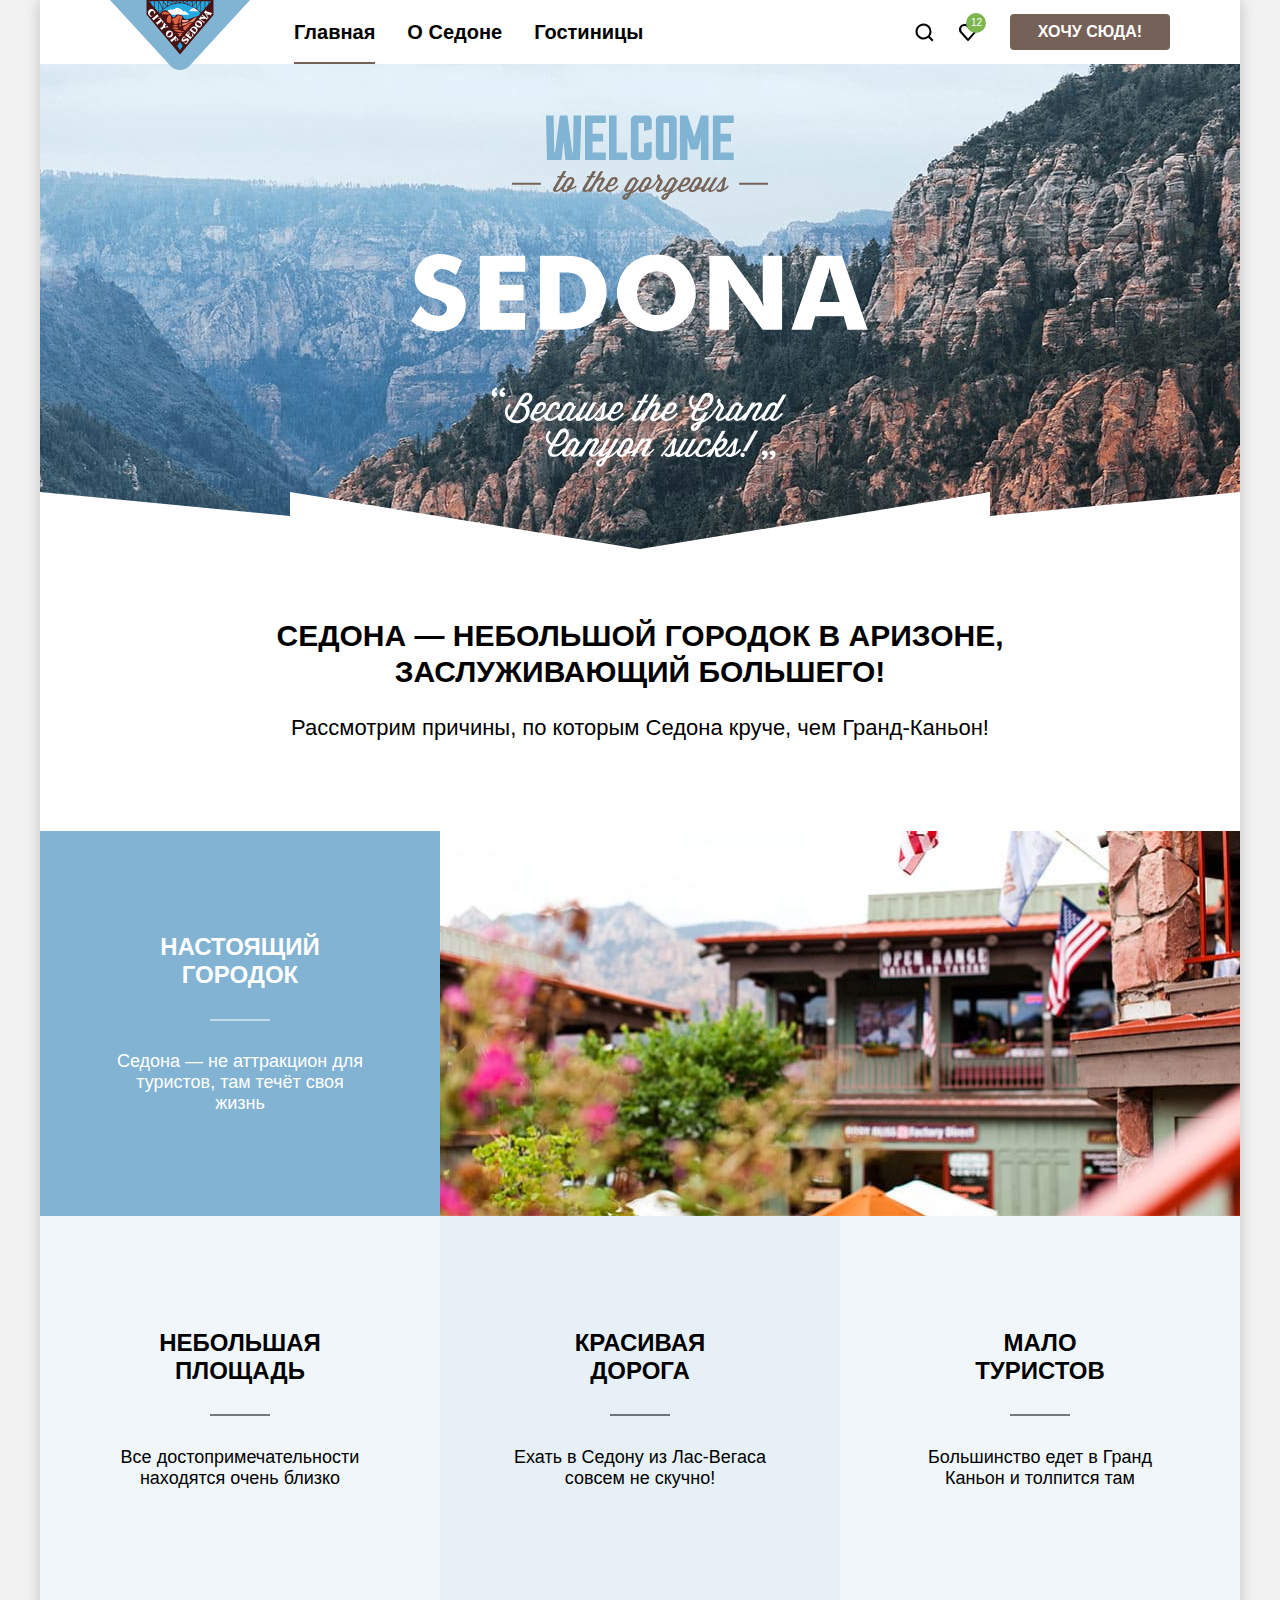
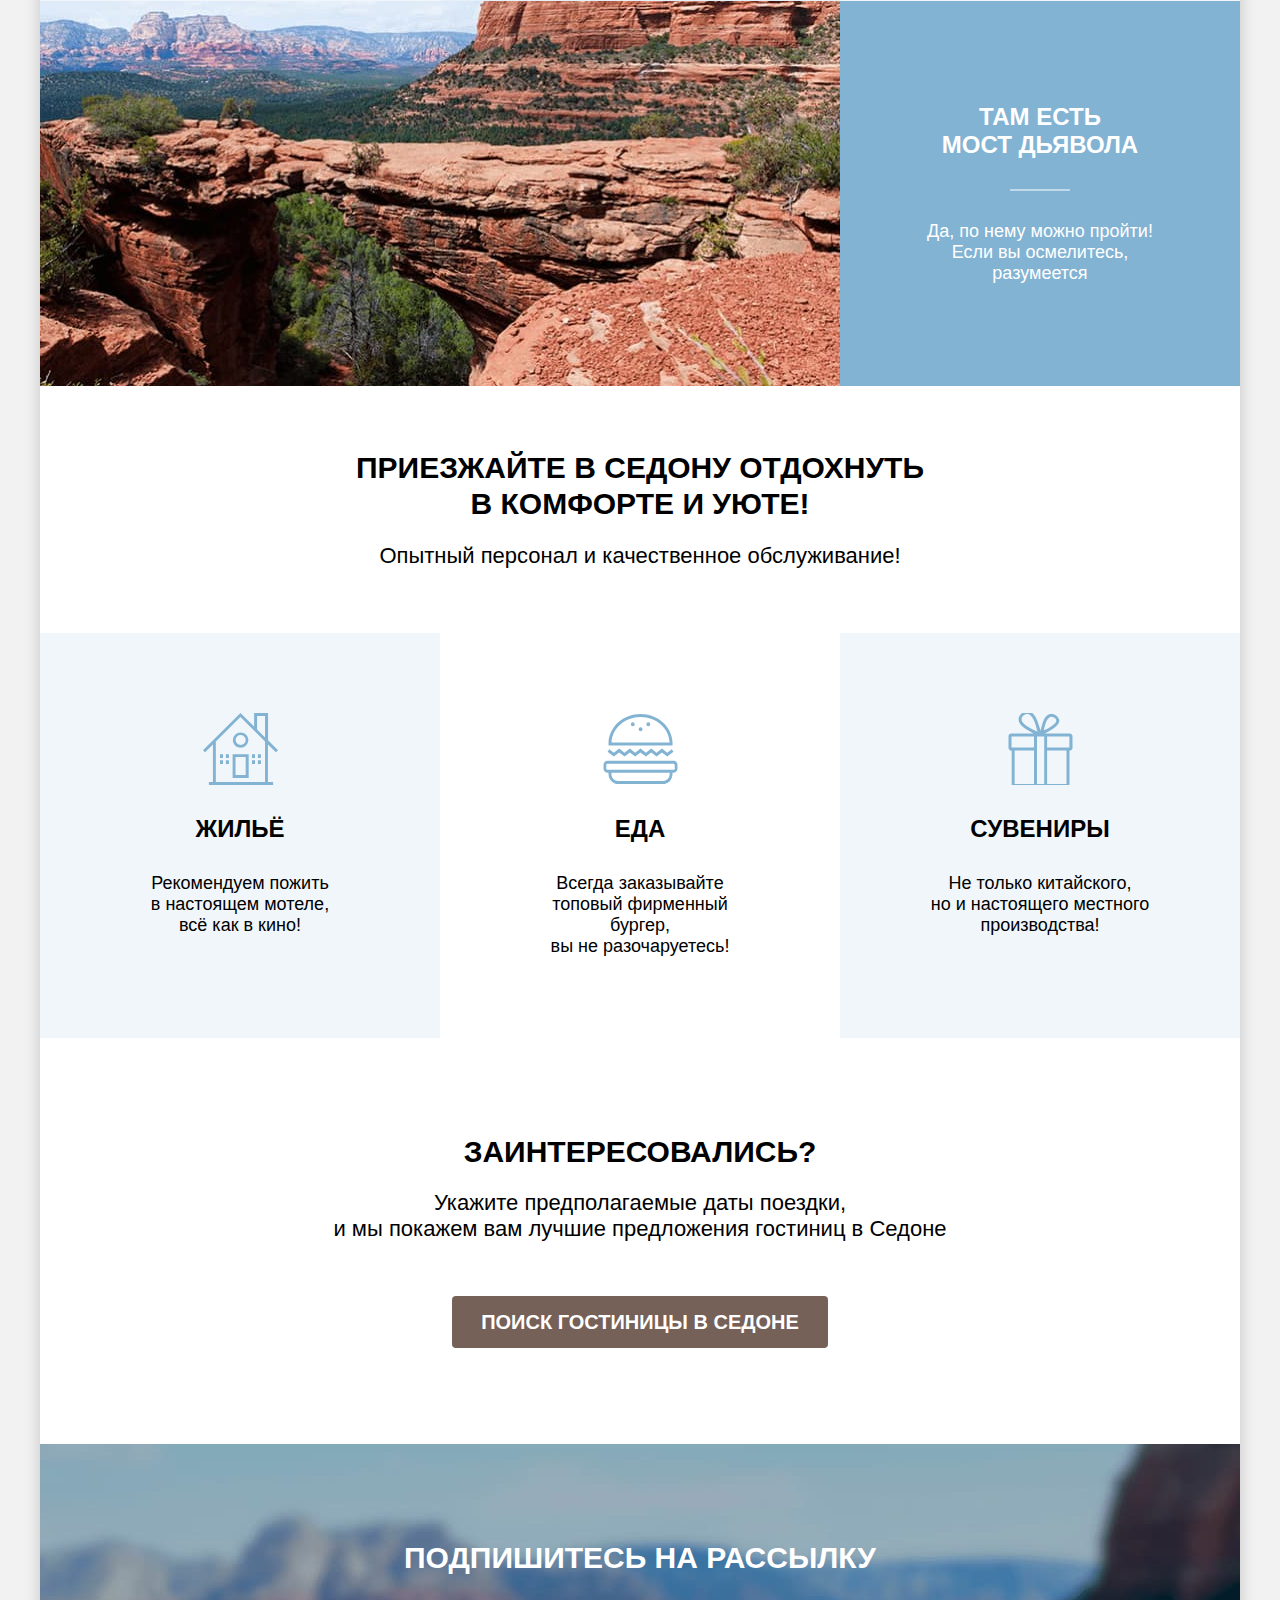
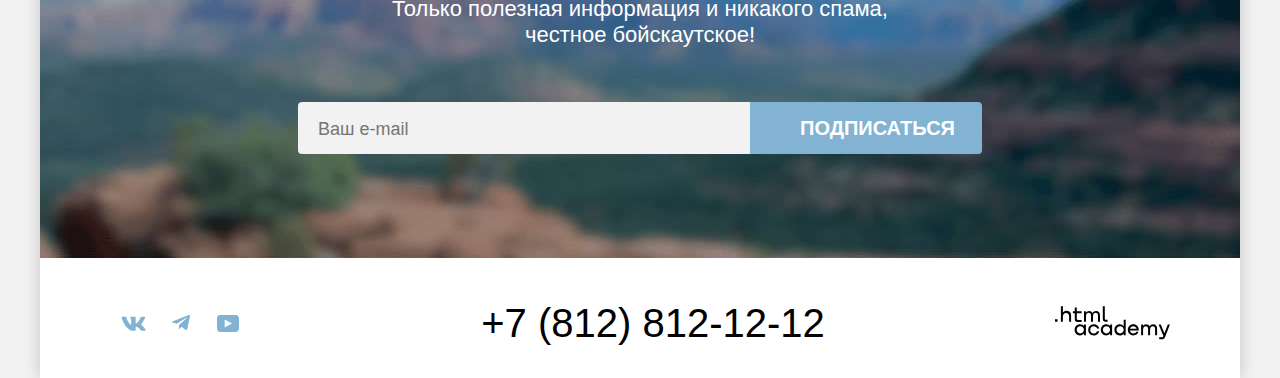
==== commit 66d5ca31: "Merge pull request #3 from AleksandrEV/master" ====
--- a/index.html
+++ b/index.html
@@ -3,9 +3,10 @@
 
   <head>
     <meta charset="utf-8">
-    <meta name="viewport" content="width=device-width, initial-scale=1" />
+    <meta name="viewport" content="width=device-width, initial-scale=1">
     <title>HTML Academy: Седона</title>
     <link rel="stylesheet" href="styles/style.css">
+    <link rel="shortcut icon" href="images/favicon.svg" type="image/x-icon">
   </head>
 
   <body>
@@ -109,21 +110,18 @@
           <p class="main-text infrastructure-text">Опытный персонал и качественное обслуживание!</p>
           <ul class="main-infrastructure-list">
             <li class="main-infrastructure-item infrastructure-item-color">
-              <img class="main-infrastructure-img" src="images/advantages/advantage-housing.svg" width="76" height="72"
-                alt="домик.">
+              <span class="main-infrastructure-svg infrastructure-svg-house"></span>
               <span class="main-infrastructure-title">ЖИЛЬЁ</span>
               <p class="main-infrastructure-text">Рекомендуем пожить<br> в настоящем мотеле, <br> всё как в кино!</p>
             </li>
             <li class="main-infrastructure-item infrastructure-item-color">
-              <img class="main-infrastructure-img" src="images/advantages/advantage-food.svg" width="75" height="70"
-                alt="Гамбургер.">
+              <span class="main-infrastructure-svg infrastructure-svg-food"></span>
               <span class="main-infrastructure-title">ЕДА</span>
               <p class="main-infrastructure-text">Всегда заказывайте<br>топовый фирменный бургер,<br> вы не
                 разочаруетесь!</p>
             </li>
             <li class="main-infrastructure-item infrastructure-item-color">
-              <img class="main-infrastructure-img infrastructure-img-surprise"
-                src="images/advantages/advantage-surprise.svg" width="65" height="76" alt="Подарочная коробка.">
+              <span class="main-infrastructure-svg infrastructure-svg-surprise"></span>
               <span class="main-infrastructure-title">СУВЕНИРЫ</span>
               <p class="main-infrastructure-text">Не только китайского,<br> но и настоящего местного производства!</p>
             </li>
@@ -183,7 +181,7 @@
           </svg>
         </a>
       </footer>
-      <div class="modal-container modal-window-close">
+      <div class="modal-container visually-hidden">
         <div class="modal modal-auth">
           <h3 class="modal-title">Поиск гостиницы в Седоне</h3>
           <button type="button" class="modal-close">
@@ -200,15 +198,15 @@
                 <label class="modal-label-arrival" for="arrival-date">
                   Дата Заезда:
                 </label>
-                <input class="modal-inpit-date modal-arrival-date" type="datetime" name="arrival-date" id="arrival-date" value="27 апреля 2020" required>
-                <span class="modal-alert modal-alert-wrong">Мы не можем отправить вас в прошлое.</spa>
+                <input class="modal-inpit-date modal-arrival-date" type="datetime-local" name="arrival-date" id="arrival-date" value="27 апреля 2020" required>
+                <span class="modal-alert modal-alert-wrong">Мы не можем отправить вас в прошлое.</span>
               </li>
 
               <li class="modal-form-item">
                 <label class="modal-label-departure" for="departure-date">
                   Дата Выезда:
                 </label>
-                <input class="modal-inpit-date modal-departure-date" type="datetime" id="departure-date" name="departure-date" value="1 сентября 2023" required>
+                <input class="modal-inpit-date modal-departure-date" type="datetime-local" id="departure-date" name="departure-date" value="1 сентября 2023" required>
                 <span class="modal-alert">На эти даты есть свободные номера. Пока есть.</span>
               </li>
 
@@ -220,6 +218,7 @@
                   <button type="button" class="min-curent">
                     <svg class="svg-sum-min" width="14" height="2" viewBox="0 0 14 2" fill="none" xmlns="http://www.w3.org/2000/svg">
                       <path d="M0 0L0 2L14 2V0L0 0Z" fill="#756157" fill-opacity="0.3"/>
+                    </svg>
                   </button>
                   <input class="modal-counter modal-inpit-people-counter" name="number-of-adults" id="counter-people" type="number" placeholder="2" required>
                   <button type="button" class="sum-curent">
--- a/styles/style.css
+++ b/styles/style.css
@@ -36,7 +36,6 @@
   margin: 0 auto;
   display: flex;
   flex-direction: column;
-  min-height: 100%;
   background-color: #ffffff;
   box-shadow:0 0 15px #00000033;
 }
@@ -70,6 +69,7 @@
   justify-content: space-between;
   flex-grow: 1;
   gap: 30px;
+  padding-left: 140px;
 }
 
 .navigation-logo {
@@ -78,7 +78,7 @@
 }
 
 .page-header-logo {
-  position: relative;
+  position: absolute;
 }
 
 .navigation-user-menu {
@@ -89,17 +89,19 @@
 
 .navigation-user-link {
   min-width: 44px;
-  padding: 22px;
+  display: block;
+  width: 44px;
+  height: 64px;
 }
 
 .nav-link-icon-search {
-  background-image: url(../images/Search.svg);
+  background-image: url('../images/Search.svg');
   background-repeat: no-repeat;
   background-position: center;
 }
 
 .nav-link-icon-favorites {
-  background-image: url(../images/favorites.svg);
+  background-image: url('../images/favorites.svg');
   background-repeat: no-repeat;
   background-position: center;
   position: relative;
@@ -380,11 +382,10 @@
 }
 
 .main-infrastructure-item {
-  padding: 80px 85px;
+  padding: 80px 85px 81px 85px;
   display: flex;
   flex-direction: column;
   align-items: center;
-  min-height: 385px;
   width: 400px;
   box-sizing: border-box;
   flex-grow: 1;
@@ -394,12 +395,28 @@
   background-color: #83B3D31F;
 }
 
-.main-infrastructure-img {
+.main-infrastructure-svg {
   margin-bottom: 30px;
-}
-
-.infrastructure-img-surprise {
-  margin-bottom: 26px;
+  width: 75px;
+  height: 72px;
+}
+
+.infrastructure-svg-house {
+  background-image: url('../images/advantages/advantage-housing.svg');
+  background-repeat: no-repeat;
+  background-position: center;
+}
+
+.infrastructure-svg-food {
+  background-image: url('../images/advantages/advantage-food.svg');
+  background-repeat: no-repeat;
+  background-position: center;
+}
+
+.infrastructure-svg-surprise {
+  background-image: url('../images/advantages/advantage-surprise.svg');
+  background-repeat: no-repeat;
+  background-position: center;
 }
 
 .main-infrastructure-title {
@@ -509,6 +526,7 @@
   background-size: 100% auto;
   background-repeat: no-repeat;
   padding-top: 96px;
+  background-color: #615048;
 }
 
 .newsletter-form {
@@ -614,20 +632,23 @@
   min-height: 49px;
   border-radius: 4px;
   border: 2px solid #E5E5E5;
-  padding-left: 14px;
+  padding-left: 18px;
   box-sizing: border-box;
   margin-right: auto;
   cursor: pointer;
   font-size: 18px;
   line-height: 21px;
-  color: rgba(51, 51, 51, 1);
   padding-right: 25px;
   -webkit-appearance: none;
   -moz-appearance: none;
   appearance: none;
-  background-image: url(../images/arrow-select.svg);
+  background-image: url('../images/arrow-select.svg');
   background-repeat: no-repeat;
   background-position: right 16px center;
+  font-family: 'PT Sans', sans-serif;
+  font-weight: 400;
+  color: #333333;
+
 }
 
 .select-control:hover {
@@ -826,6 +847,10 @@
   fill: #68A2CA4D;
 }
 
+.footer-contact-link-svg {
+  padding-top: 3px;
+}
+
 .footer-contact-link-svg path{
   fill: #000000;
 }
@@ -877,15 +902,22 @@
   line-height: 20px;
   font-weight: 700;
   color: #ffffff;
+  width: 191px;
+  border-radius: 4px;
+  height: 36px;
+  padding: 0;
+  border: 0;
+  font-family: 'PT Sans', sans-serif;
 }
 
 .catalog-filter-submit {
   background-color: #82B3D3;
-  margin-bottom: 30px;
+  margin-bottom: 35px;
 }
 
 .catalog-filter-reset {
   background-color: #ffffff00;
+  height: 29px;
 }
 
 .catalog-filter-form {
@@ -969,7 +1001,7 @@
 }
 
 .control:hover .control-mark-sercule {
-  background-color: #ffffff99
+  background-color: #ffffff99;
 }
 
 .control:focus .control-mark-sercule {
@@ -980,7 +1012,7 @@
 }
 
 .control:active .control-mark-sercule {
-  background-color: #ffffff99
+  background-color: #ffffff99;
 }
 
 .control-input[type='radio']:checked + .control-mark-sercule::before {
@@ -1017,6 +1049,7 @@
 .catalog-inputs-range {
   display: flex;
   position: relative;
+  padding-top: 1px;
 }
 
 .catalog-range-input {
@@ -1092,7 +1125,7 @@
 .range-label {
   position: absolute;
   color: #00000044;
-  top: 10px;
+  top: 12px;
   font-weight: 400;
   font-size: 18px;
 }
@@ -1117,15 +1150,6 @@
 
 .filter-list-button {
   justify-content: flex-end;
-}
-
-.button-filter {
-  width: 191px;
-  border-radius: 4px;
-  height: 36px;
-  padding: 0;
-  border: 0;
-  font-family: 'PT Sans', sans-serif;
 }
 
 .control-input {
@@ -1173,6 +1197,9 @@
   cursor: pointer;
   box-sizing: border-box;
   margin-right: 8px;
+  display: flex;
+  justify-content: center;
+  align-items: center;
 }
 
 .catalog-card-variant:last-child {
@@ -1438,10 +1465,6 @@
   flex-wrap: wrap;
 }
 
-.modal-window-close {
-  display: none;
-}
-
 .modal-container-link {
   position: fixed;
   top: 0;
@@ -1564,13 +1587,13 @@
   border: 0;
   background-color: #F2F2F2;
   border-radius: 4px;
-  padding: 12px 50px 12px 12px;
+  padding: 12px 50px 12px 18px;
   box-sizing: border-box;
   font-family: 'PT Sans', sans-serif;
   font-weight: 700;
   font-size: 18px;
   line-height: 24px;
-  background-image: url(../images/calendar.svg);
+  background-image: url('../images/calendar.svg');
   background-repeat: no-repeat;
   background-position: center right 22px;
 }
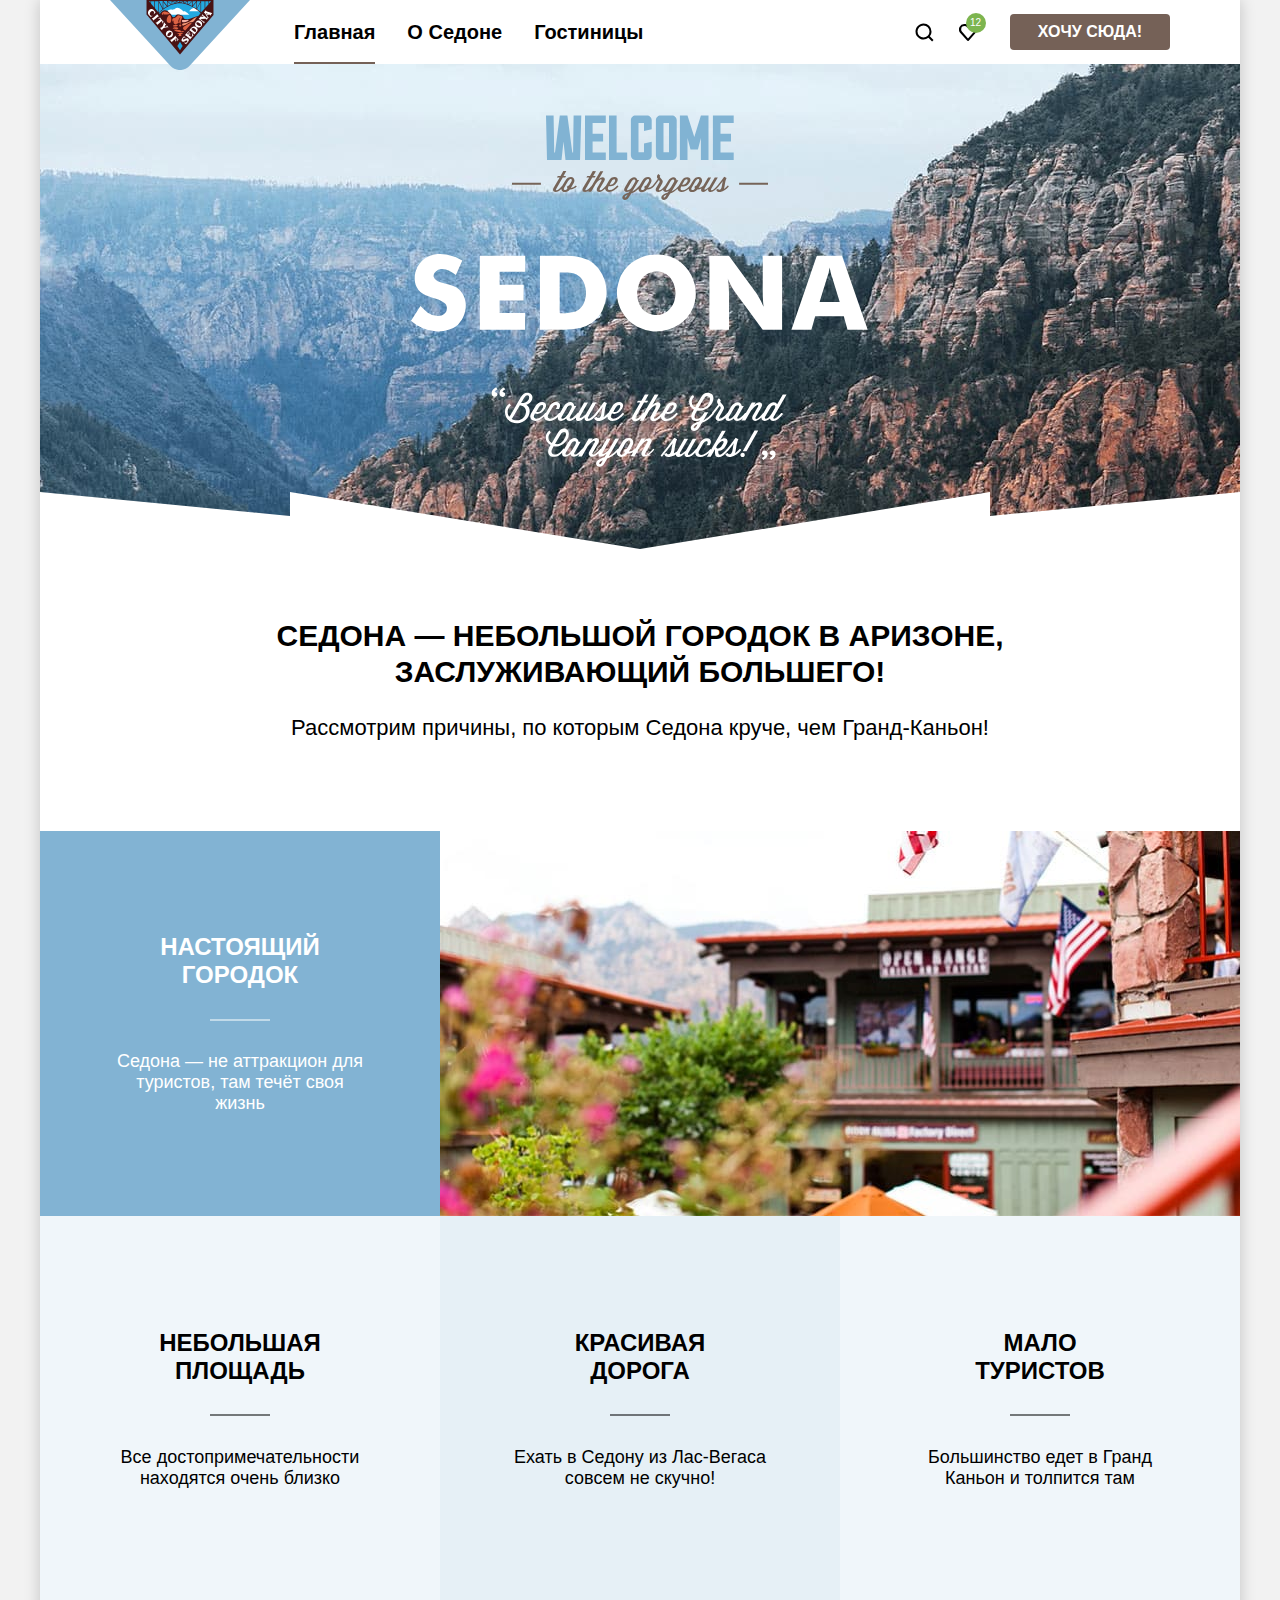
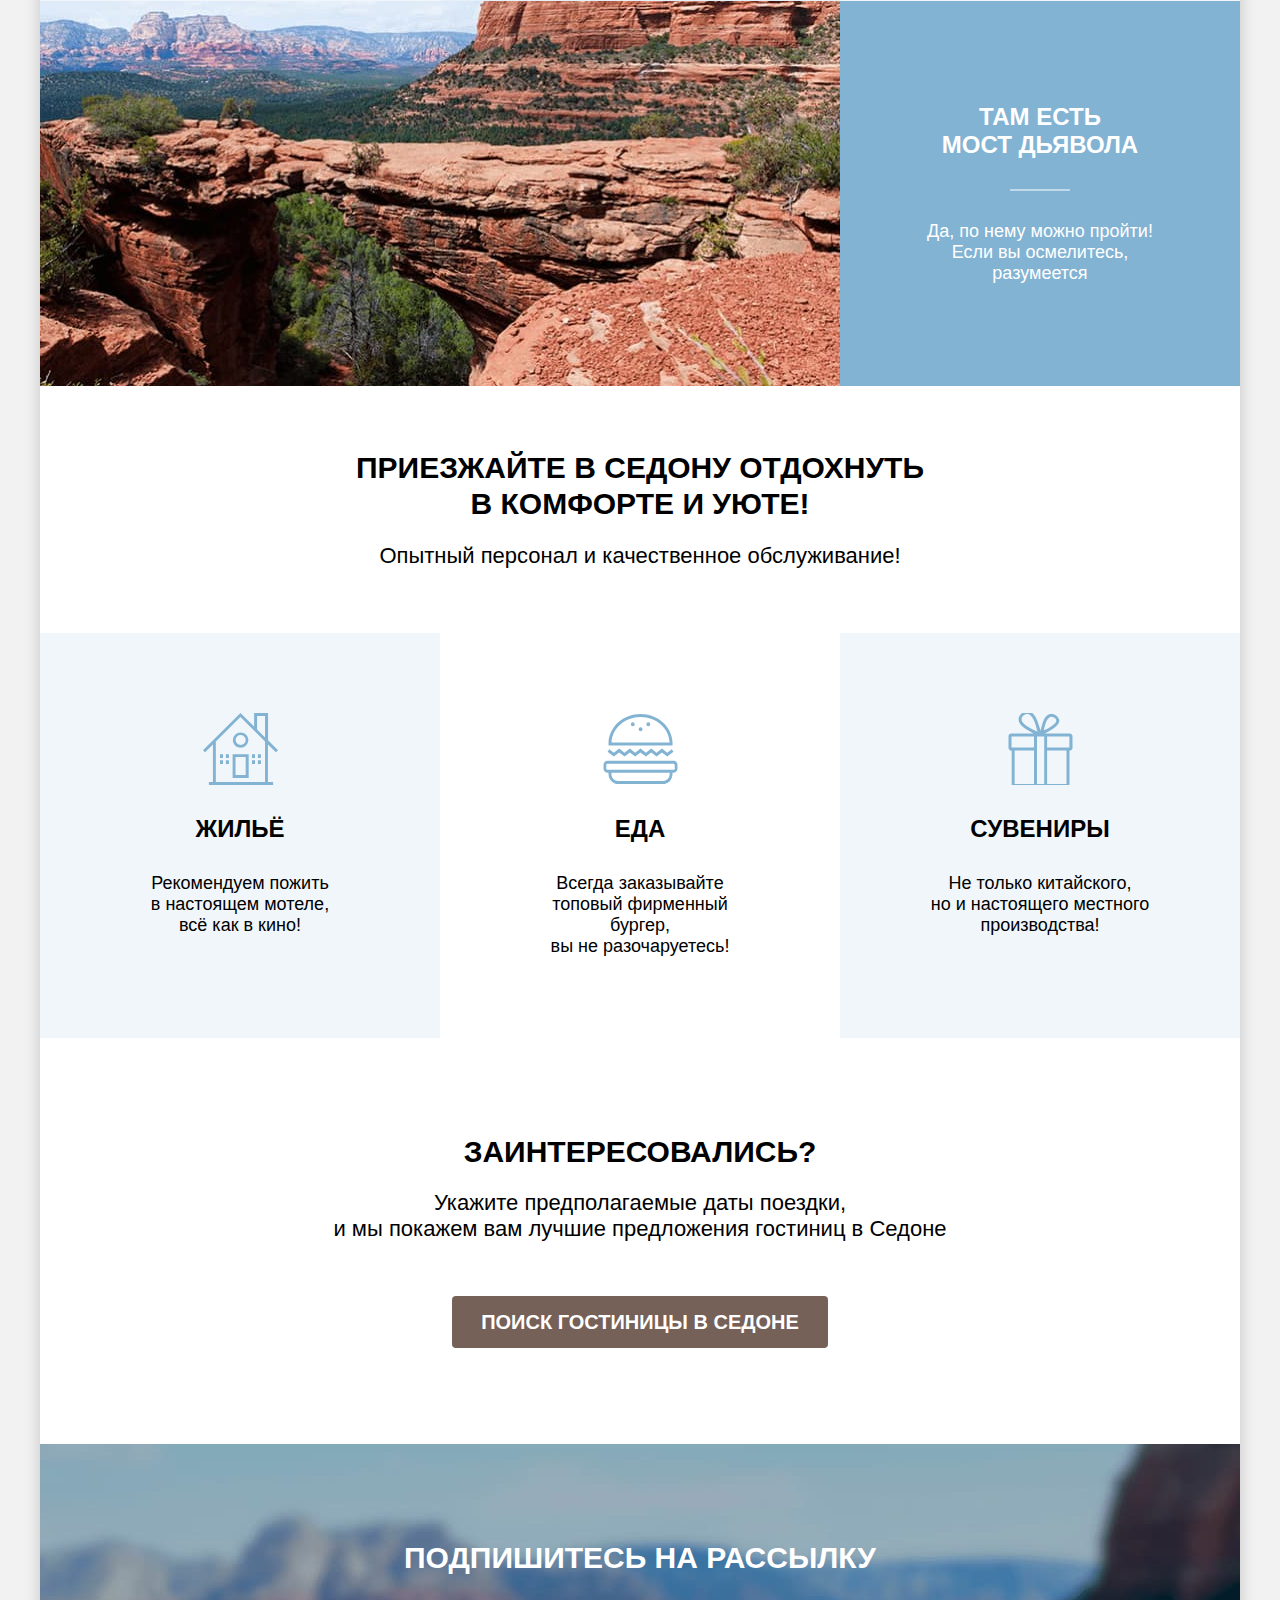
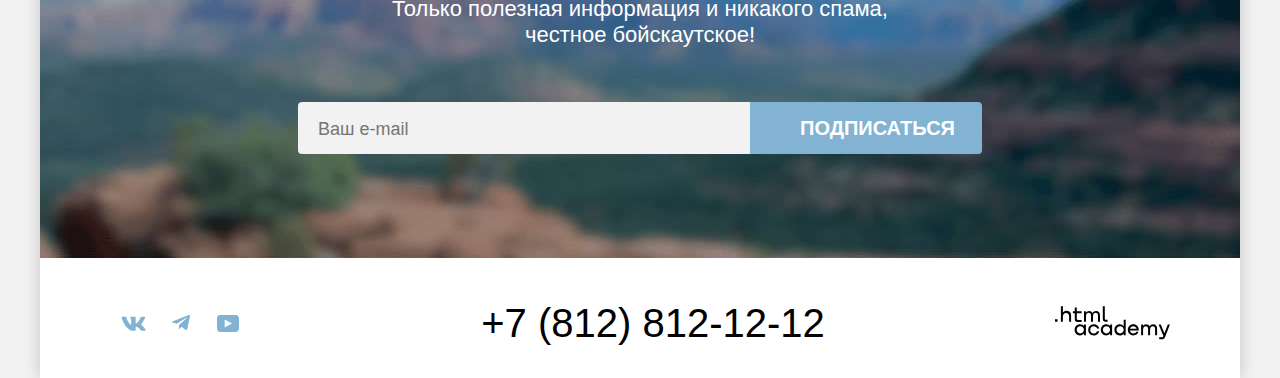
==== commit 5264d54d: "Merge pull request #4 from AleksandrEV/master" ====
--- a/index.html
+++ b/index.html
@@ -40,7 +40,6 @@
 
             <li class="navigation-user-item navigation-favorites">
               <a class="navigation-user-link nav-link-icon-favorites" href="#">
-                <span class="favorites-counter">12</span>
                 <span class="visually-hidden">Избранное.</span>
               </a>
             </li>
@@ -198,7 +197,7 @@
                 <label class="modal-label-arrival" for="arrival-date">
                   Дата Заезда:
                 </label>
-                <input class="modal-inpit-date modal-arrival-date" type="datetime-local" name="arrival-date" id="arrival-date" value="27 апреля 2020" required>
+                <input class="modal-inpit-date modal-arrival-date" type="text" name="arrival-date" id="arrival-date" value="27 апреля 2020" required>
                 <span class="modal-alert modal-alert-wrong">Мы не можем отправить вас в прошлое.</span>
               </li>
 
@@ -206,7 +205,7 @@
                 <label class="modal-label-departure" for="departure-date">
                   Дата Выезда:
                 </label>
-                <input class="modal-inpit-date modal-departure-date" type="datetime-local" id="departure-date" name="departure-date" value="1 сентября 2023" required>
+                <input class="modal-inpit-date modal-departure-date" type="text" id="departure-date" name="departure-date" value="1 сентября 2023" required>
                 <span class="modal-alert">На эти даты есть свободные номера. Пока есть.</span>
               </li>
 
--- a/styles/style.css
+++ b/styles/style.css
@@ -22,7 +22,7 @@
   font-family: 'PT Sans', sans-serif;
   font-size: 22px;
   line-height: 26px;
-  color: #000000;
+  color: #000;
   font-weight: 400;
   margin: 0;
   background-color: #F2F2F2;
@@ -36,8 +36,8 @@
   margin: 0 auto;
   display: flex;
   flex-direction: column;
-  background-color: #ffffff;
-  box-shadow:0 0 15px #00000033;
+  background-color: #fff;
+  box-shadow:0 0 15px #0003;
 }
 
 .main-container {
@@ -53,12 +53,12 @@
   text-align: center;
   background-color: #756157;
   text-transform: uppercase;
-  color: #ffffff;
+  color: #fff;
 }
 
 .main-header {
-  background: #ffffff;
-  color: #000000;
+  background: #fff;
+  color: #000;
   display: flex;
   flex-direction: row;
   min-height: 64px;
@@ -118,13 +118,15 @@
   top: 13px;
 }
 
-.favorites-counter {
-  position: absolute;
+.nav-link-icon-favorites::after {
+  content: '12';
+  color: #fff;
+  position: absolute;
+  font-family: 'PT Sans', sans-serif;
   font-weight: 400;
   font-size: 10px;
   line-height: 10px;
-  color: white;
-  right: 8px;
+  right: 9px;
   top: 18px;
 }
 
@@ -240,12 +242,12 @@
 }
 
 .main-advantages {
-  background-color: #ffffff;
+  background-color: #fff;
   padding-top: 69px;
 }
 
 .main-header a {
-  color: #000000;
+  color: #000;
   text-transform: capitalize;
   text-decoration: none;
   font-size: 20px;
@@ -300,15 +302,13 @@
   grid-column: 1/4;
   display: flex;
   background-color: #82B3D3;
-  color: #ffffff;
+  color: #fff;
 }
 
 .advantages-item-text-container {
   display: flex;
-  flex-wrap: wrap;
-  flex-direction: column;
-  justify-content: center;
-  align-content: center;
+  flex-flow: column wrap;
+  place-content: center center;
   width: 400px;
   min-height: 385px;
   box-sizing: border-box;
@@ -353,7 +353,7 @@
 .advantages-item:first-child,
 .advantages-item:last-child {
   background-color: #82B3D3;
-  color: #ffffff;
+  color: #fff;
 }
 
 .advantages-item:nth-child(2),
@@ -372,7 +372,7 @@
 }
 
 .infrastructure {
-  background-color: #ffffff;
+  background-color: #fff;
   padding-top: 64px;
 }
 
@@ -382,7 +382,7 @@
 }
 
 .main-infrastructure-item {
-  padding: 80px 85px 81px 85px;
+  padding: 80px 85px 81px;
   display: flex;
   flex-direction: column;
   align-items: center;
@@ -449,7 +449,7 @@
 }
 
 .main-hotel-search {
-  background-color: #ffffff;
+  background-color: #fff;
   padding: 96px 0;
 }
 
@@ -475,7 +475,7 @@
 
 .newsletter-title,
 .newsletter-text {
-  color: #ffffff;
+  color: #fff;
   width: 684px;
   margin: 0 auto;
 }
@@ -487,7 +487,7 @@
 .footer-contact-tel {
   font-size: 40px;
   line-height: 40px;
-  color: #000000;
+  color: #000;
   text-decoration: none;
 }
 
@@ -561,7 +561,7 @@
   font-weight: 700;
   font-size: 20px;
   line-height: 36px;
-  color: #ffffff;
+  color: #fff;
   background-color: #82B3D3;
   border-radius: 0 4px 4px 0;
   width: 232px;
@@ -576,7 +576,7 @@
   background-image: url("../images/filter-background.jpg");
   background-size: 100% auto;
   background-repeat: no-repeat;
-  color: #ffffff;
+  color: #fff;
   background-color: #756157;
 }
 
@@ -593,15 +593,15 @@
 
 .breadcrumbs-item a {
   text-decoration: none;
-  color: #ffffff;
+  color: #fff;
 }
 
 .breadcrumbs-item:hover a {
-  color: #FFFFFF99;
+  color: #FFF9;
 }
 
 .breadcrumbs-item:hover path {
-  fill: #FFFFFF99;
+  fill: #FFF9;
 }
 
 .breadcrumbs-item:focus {
@@ -639,15 +639,13 @@
   font-size: 18px;
   line-height: 21px;
   padding-right: 25px;
-  -webkit-appearance: none;
-  -moz-appearance: none;
   appearance: none;
   background-image: url('../images/arrow-select.svg');
   background-repeat: no-repeat;
   background-position: right 16px center;
   font-family: 'PT Sans', sans-serif;
   font-weight: 400;
-  color: #333333;
+  color: #333;
 
 }
 
@@ -683,7 +681,7 @@
 
 .products-card-link {
   text-decoration: none;
-  color: #000000;
+  color: #000;
   display: block;
   grid-column: 1/3;
 }
@@ -712,14 +710,13 @@
   min-width: 140px;
   min-height: 36px;
   display: flex;
-  justify-content: center;
-  align-content: center;
+  place-content: center center;
   flex-wrap: wrap;
 }
 
 .products-card-link-buttons,
 .products-card-favorites {
-  color: #ffffff;
+  color: #fff;
   font-weight: 700;
   font-size: 16px;
   line-height: 20px;
@@ -776,7 +773,7 @@
 
 .catalog-pagination-link {
   text-decoration: none;
-  color: #ffffff;
+  color: #fff;
 }
 
 .catalog-pagination-list,
@@ -800,7 +797,7 @@
 }
 
 .pagiation-link-active {
-  color: #000000;
+  color: #000;
 }
 
 .main-footer {
@@ -808,8 +805,8 @@
   justify-content: space-between;
   flex-wrap: wrap;
   min-height: 120px;
-  padding: 45px 70px 0 70px;
-  background-color: #ffffff;
+  padding: 45px 70px 0;
+  background-color: #fff;
   box-sizing: border-box;
 }
 
@@ -852,7 +849,7 @@
 }
 
 .footer-contact-link-svg path{
-  fill: #000000;
+  fill: #000;
 }
 
 .footer-contact-link-svg:hover path {
@@ -884,7 +881,7 @@
 
 .filter-container {
   width: 1060px;
-  padding: 35px 70px 70px 70px;
+  padding: 35px 70px 70px;
   min-height: 412px;
   box-sizing: border-box;
 }
@@ -901,7 +898,7 @@
   font-size: 16px;
   line-height: 20px;
   font-weight: 700;
-  color: #ffffff;
+  color: #fff;
   width: 191px;
   border-radius: 4px;
   height: 36px;
@@ -916,7 +913,7 @@
 }
 
 .catalog-filter-reset {
-  background-color: #ffffff00;
+  background-color: #fff0;
   height: 29px;
 }
 
@@ -945,17 +942,17 @@
   border-radius: 4px;
   width: 20px;
   height: 20px;
-  background-color: #ffffff;
+  background-color: #fff;
   top: 2px;
   left: 0;
 }
 
 .control:hover .control-mark {
-  background-color: #ffffff99
+  background-color: #fff9
 }
 
 .control:hover .control-label {
-  color: #ffffff99;
+  color: #fff9;
 }
 
 .control:focus {
@@ -964,17 +961,17 @@
 }
 
 .control:active .control-mark {
-  background-color: #ffffff99
+  background-color: #fff9
 }
 
 .control:active .control-label {
-  color: #ffffff99;
+  color: #fff9;
 }
 
 .control-input[type='checkbox']:checked + .control-mark::before {
   content: '';
   position: absolute;
-  background-image: url(../images/check-mark.svg);
+  background-image: url("../images/check-mark.svg");
   background-repeat: no-repeat;
   width: 20px;
   height: 20px;
@@ -995,13 +992,13 @@
   border-radius: 50%;
   width: 20px;
   height: 20px;
-  background-color: #ffffff;
+  background-color: #fff;
   top: 2px;
   left: 0;
 }
 
 .control:hover .control-mark-sercule {
-  background-color: #ffffff99;
+  background-color: #fff9;
 }
 
 .control:focus .control-mark-sercule {
@@ -1012,13 +1009,13 @@
 }
 
 .control:active .control-mark-sercule {
-  background-color: #ffffff99;
+  background-color: #fff9;
 }
 
 .control-input[type='radio']:checked + .control-mark-sercule::before {
   content: '';
   position: absolute;
-  background-color: rgba(63, 94, 114, 1);
+  background-color: rgb(63 94 114 / 100%);
   border-radius: 50%;
   width: 10px;
   height: 10px;
@@ -1078,7 +1075,7 @@
 .range-bar {
   position: absolute;
   height: 4px;
-  background-color: #ffffff;
+  background-color: #fff;
 }
 
 .stars-favorite {
@@ -1094,7 +1091,7 @@
   position: absolute;
   height: 20px;
   width: 20px;
-  background-color: #ffffff;
+  background-color: #fff;
   border-radius: 5px;
   cursor: pointer;
   border: 0;
@@ -1124,7 +1121,7 @@
 
 .range-label {
   position: absolute;
-  color: #00000044;
+  color: #0004;
   top: 12px;
   font-weight: 400;
   font-size: 18px;
@@ -1132,12 +1129,12 @@
 
 .catalog-range-input::-webkit-outer-spin-button,
 input::-webkit-inner-spin-button {
-    -webkit-appearance: none;
+    appearance: none;
     margin: 0;
 }
 
 .catalog-range-input::placeholder {
-  color: #000000;
+  color: #000;
 }
 
 .range-label-min {
@@ -1165,7 +1162,7 @@
   padding-left: 70px;
   padding-right: 70px;
   padding-top: 50px;
-  background-color: #ffffff;
+  background-color: #fff;
 }
 
 .catalog-header-hotels {
@@ -1207,7 +1204,7 @@
 }
 
 .catalog-card-variant-curent {
-  border: 2px solid #000000;
+  border: 2px solid #000;
 }
 
 .catalog-card-variant:hover {
@@ -1243,8 +1240,7 @@
   display: grid;
   grid-template-columns: repeat(2, 1fr);
   border-radius: 4px;
-  column-gap: 20px;
-  row-gap: 16px;
+  gap: 16px 20px;
   padding: 20px;
   box-shadow: 0 0 0 1px #e6e6e6;
   min-height: 438px;
@@ -1274,8 +1270,7 @@
 
 .catalog-pagination-link {
   display: flex;
-  align-content: center;
-  justify-content: center;
+  place-content: center center;
   flex-wrap: wrap;
   min-width: 60px;
   min-height: 60px;
@@ -1287,8 +1282,7 @@
 
 .pagination-link-active {
   display: flex;
-  align-content: center;
-  justify-content: center;
+  place-content: center center;
   flex-wrap: wrap;
   min-width: 60px;
   min-height: 60px;
@@ -1349,7 +1343,7 @@
 }
 
 .pagiation-link-active:active {
-  color: #000000;
+  color: #000;
 }
 
 .search-hotel-link {
@@ -1361,7 +1355,7 @@
   width: 376px;
   min-height: 52px;
   box-sizing: border-box;
-  color: #ffffff  ;
+  color: #fff  ;
   background-color: #756157;
   font-weight: 700;
   font-size: 20px;
@@ -1381,12 +1375,11 @@
 
 .catalog-pagination-item-ellipses {
   display: flex;
-  align-content: center;
-  justify-content: center;
+  place-content: center center;
   flex-wrap: wrap;
   min-width: 60px;
   min-height: 60px;
-  background-color: #ffffff;
+  background-color: #fff;
   border-radius: 4px;
 }
 
@@ -1395,7 +1388,7 @@
 }
 
 .pagination-link-active {
-  color: #000000;
+  color: #000;
   background-color: #F2F2F2;
 }
 
@@ -1406,7 +1399,7 @@
 .catalog-newsletter {
   display: flex;
   flex-direction: column;
-  background-color: #ffffff;
+  background-color: #fff;
   text-align: center;
   padding-top: 96px;
   padding-bottom: 0;
@@ -1459,9 +1452,8 @@
   display: flex;
   width: 100%;
   height: 100%;
-  background-color: rgba(242, 242, 242, 0.8);
-  justify-content: center;
-  align-content: center;
+  background-color: rgb(242 242 242 / 80%);
+  place-content: center center;
   flex-wrap: wrap;
 }
 
@@ -1472,9 +1464,8 @@
   display: flex;
   width: 100%;
   height: 100%;
-  background-color: rgba(242, 242, 242, 0.8);
-  justify-content: center;
-  align-content: center;
+  background-color: rgb(242 242 242 / 80%);
+  place-content: center center;
   flex-wrap: wrap;
 }
 
@@ -1485,8 +1476,8 @@
   width: 717px;
   min-height: 576px;
   box-sizing: border-box;
-  background-color: #ffffff;
-  box-shadow: 0 25px 50px 0 rgba(0, 0, 0, 0.15);
+  background-color: #fff;
+  box-shadow: 0 25px 50px 0 rgb(0 0 0 / 15%);
 }
 
 .modal-close {
@@ -1502,19 +1493,19 @@
 }
 
 .modal-close:hover {
-  background-color: rgba(230, 230, 230, 1);
+  background-color: rgb(230 230 230 / 100%);
 }
 
 .modal-close:focus {
-  outline: 3px solid rgba(131, 179, 211, 1);
+  outline: 3px solid rgb(131 179 211 / 100%);
 }
 
 .modal-close:active {
-  background-color:  rgba(230, 230, 230, 1);
+  background-color:  rgb(230 230 230 / 100%);
 }
 
 .modal-close:active path {
-  fill: rgba(0, 0, 0, 0.109);
+  fill: rgb(0 0 0 / 10.9%);
 }
 
 .modal-close-svg {
@@ -1536,8 +1527,7 @@
 
 .modal-form-list {
   display: flex;
-  flex-wrap: wrap;
-  flex-direction: column;
+  flex-flow: column wrap;
   font-weight: 700;
   font-size: 20px;
   line-height: 24px;
@@ -1614,7 +1604,7 @@
   font-weight: 700;
   font-size: 18px;
   line-height: 20px;
-  color: #000000;
+  color: #000;
 }
 
 .modal-counter-people {
@@ -1635,7 +1625,7 @@
   cursor: pointer;
   border: 0;
   background-color: #83B3D3;
-  color: #ffffff;
+  color: #fff;
   font-weight: 700;
   font-size: 20px;
   line-height: 24px;
@@ -1659,7 +1649,7 @@
   width: 14px;
   height: 14px;
   border: 0;
-  background-color: #00000000;
+  background-color: #0000;
   top: 16px;
   right: 14px;
   cursor: pointer;
@@ -1682,7 +1672,7 @@
 .sum-curent:focus,
 .min-curent:focus {
   border-radius: 4px;
-  outline: 3px solid rgba(130, 179, 211, 1);
+  outline: 3px solid rgb(130 179 211 / 100%);
 }
 
 .min-curent {
@@ -1690,7 +1680,7 @@
   width: 14px;
   height: 14px;
   border: 0;
-  background-color: #00000000;
+  background-color: #0000;
   top: 16px;
   right: 84px;
   cursor: pointer;
@@ -1731,7 +1721,7 @@
 
 .tooltip-text {
   background-color: #242424;
-  color: #ffffff;
+  color: #fff;
   font-size: 14px;
   line-height: 17px;
   font-weight: normal;
@@ -1755,7 +1745,7 @@
 }
 
 input[type='number'] {
-  -moz-appearance: textfield;
+  appearance: textfield;
 }
 
 .visually-hidden {
